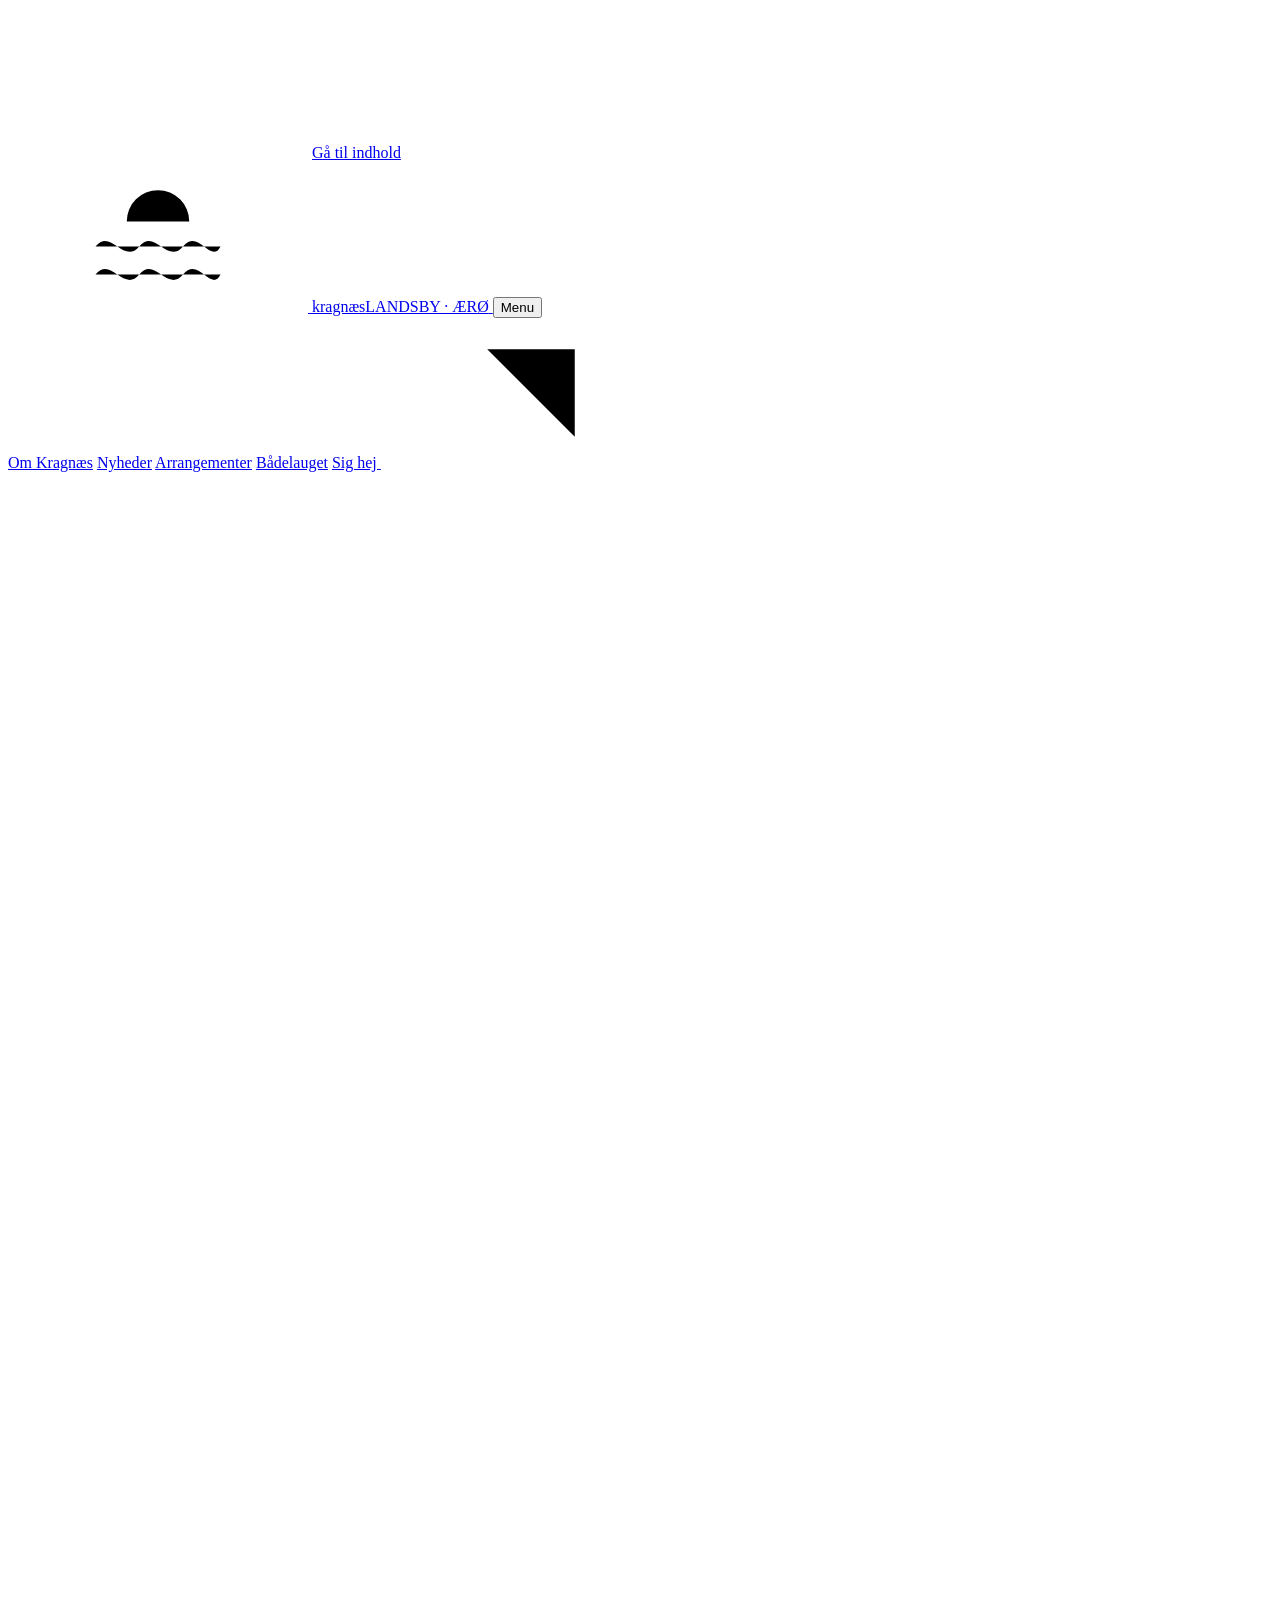
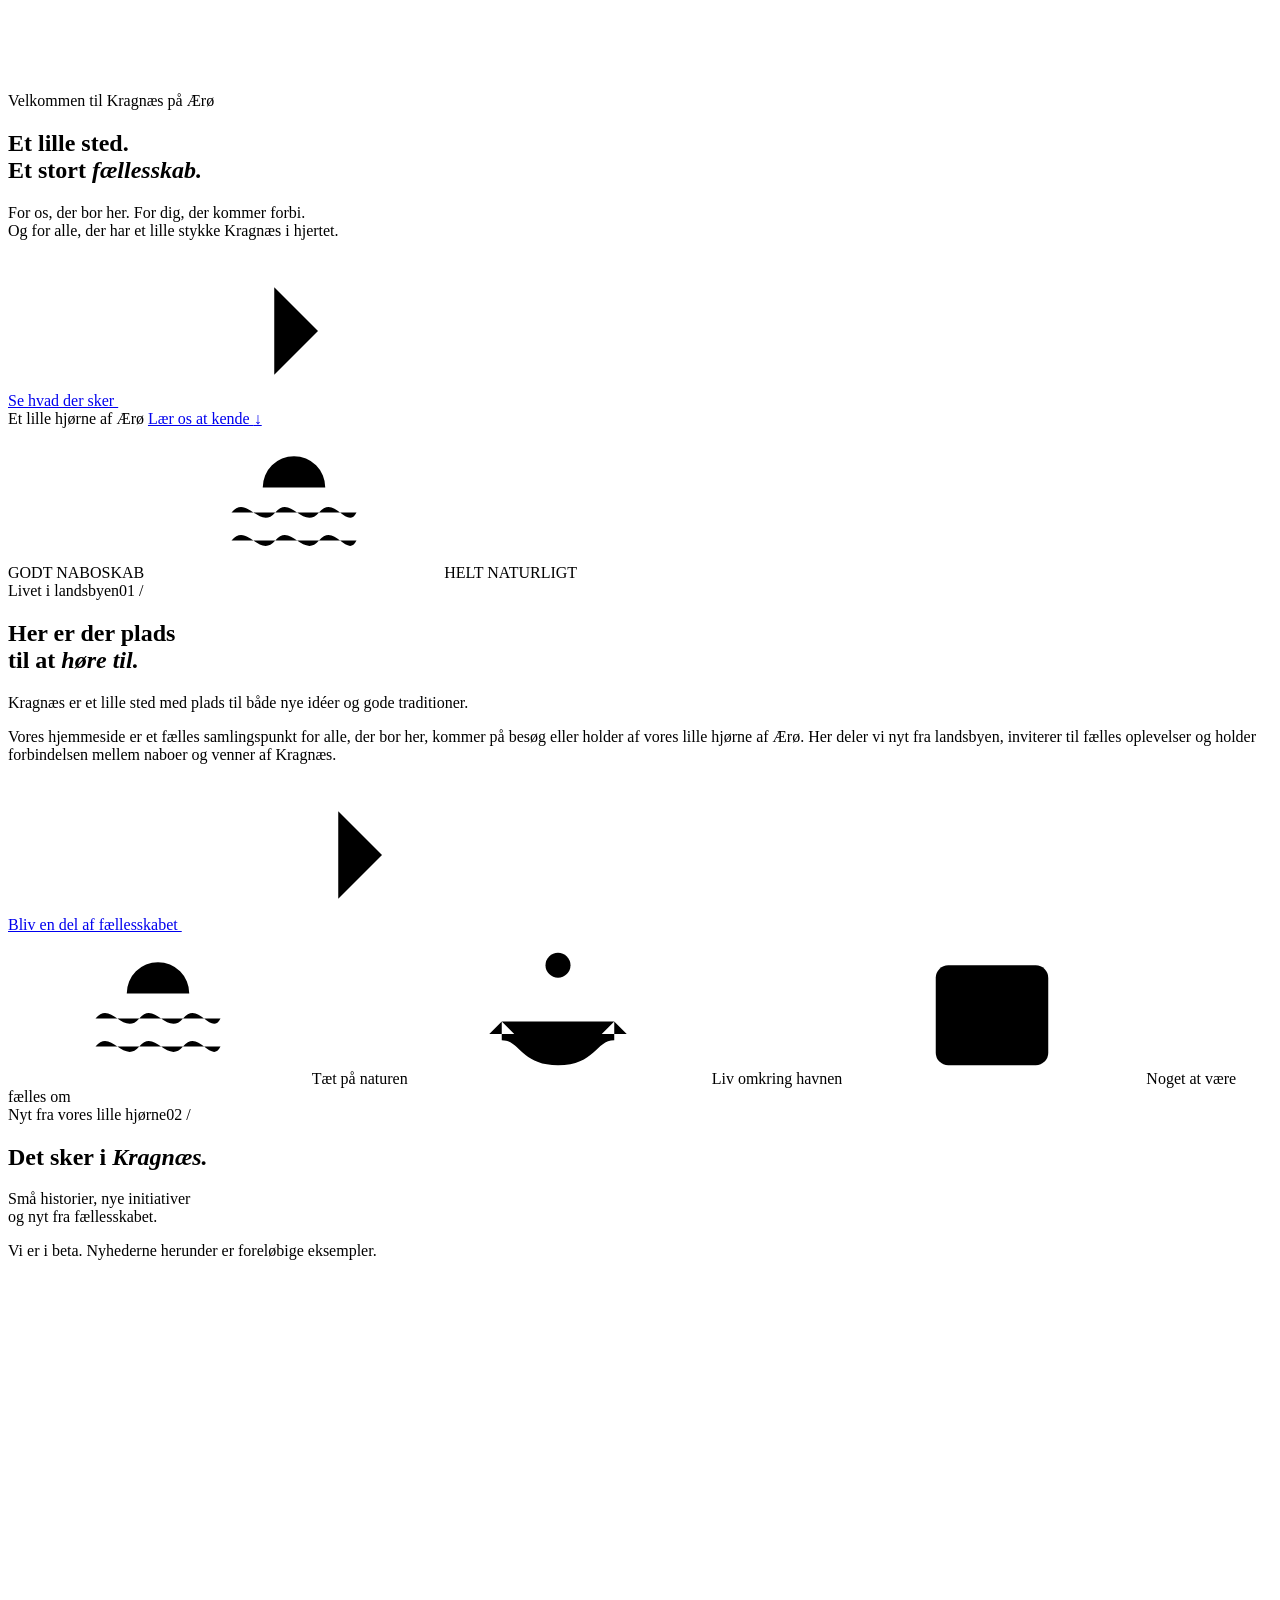
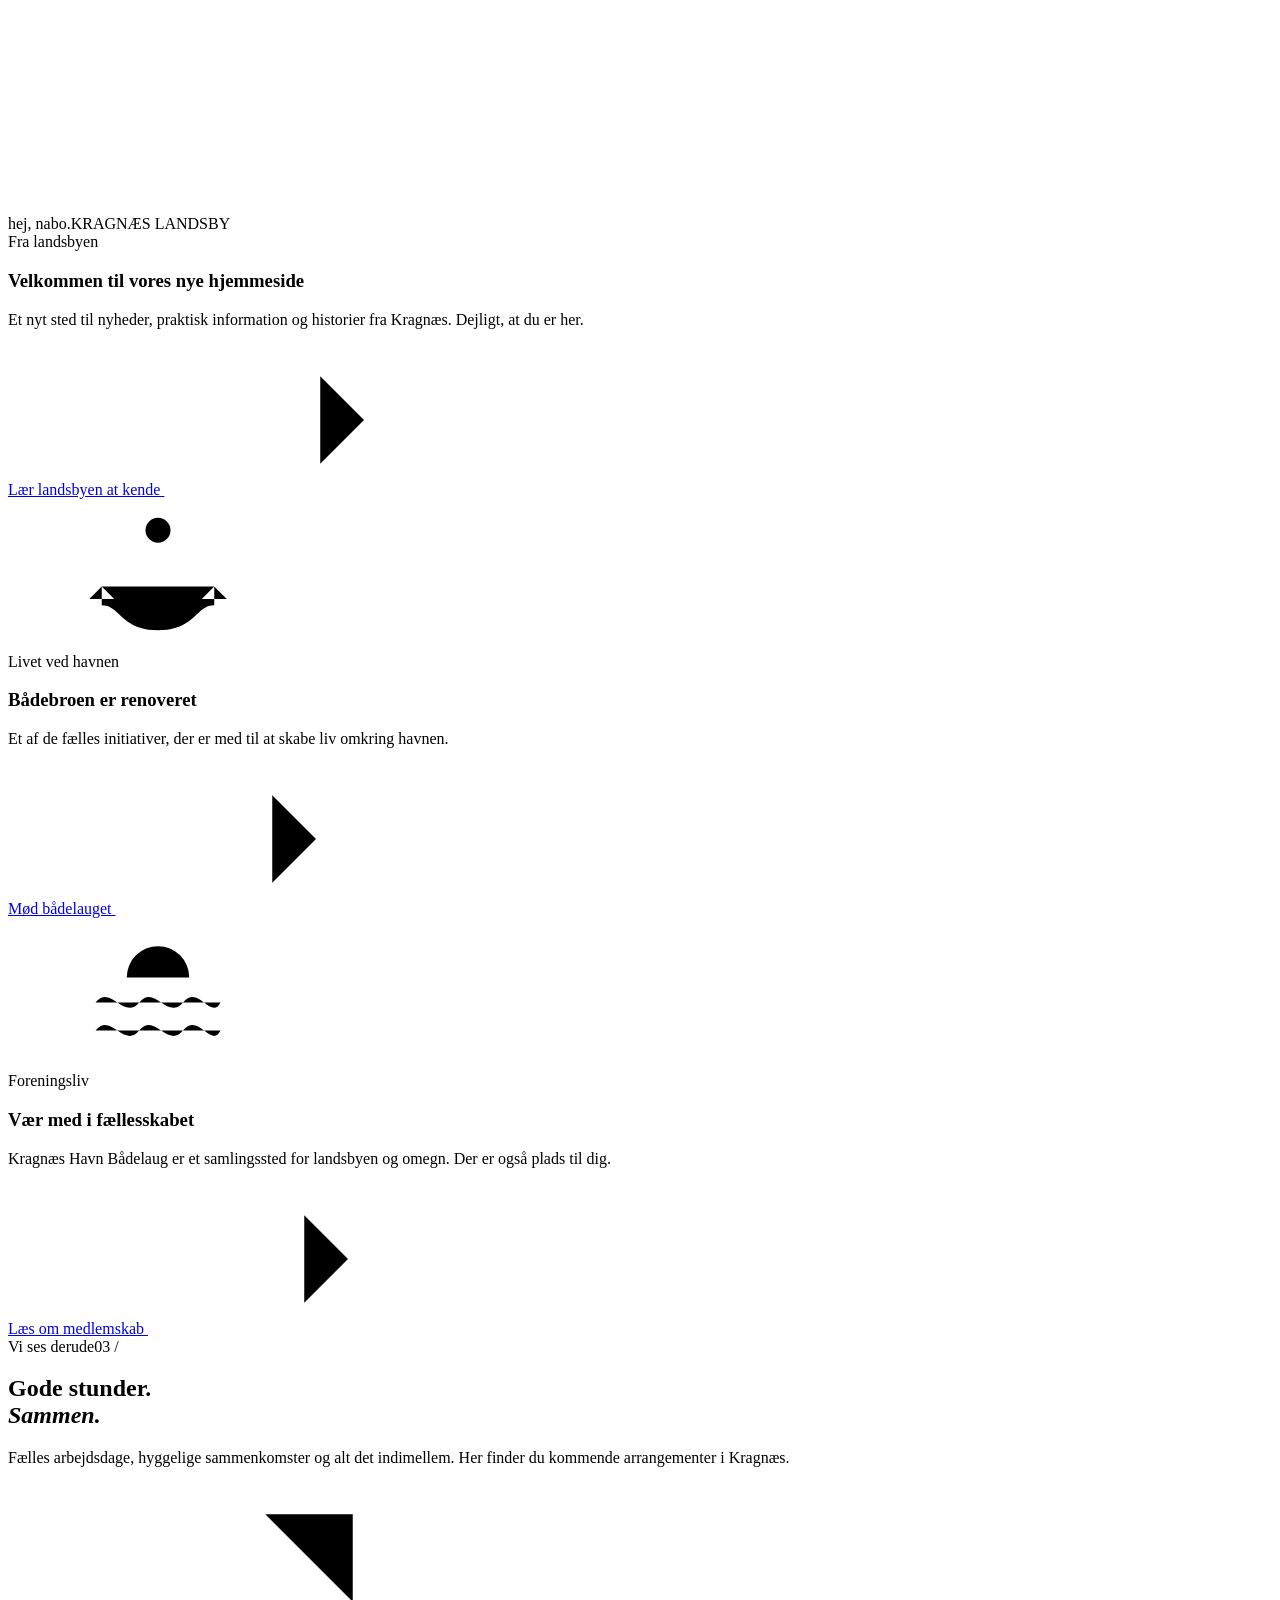
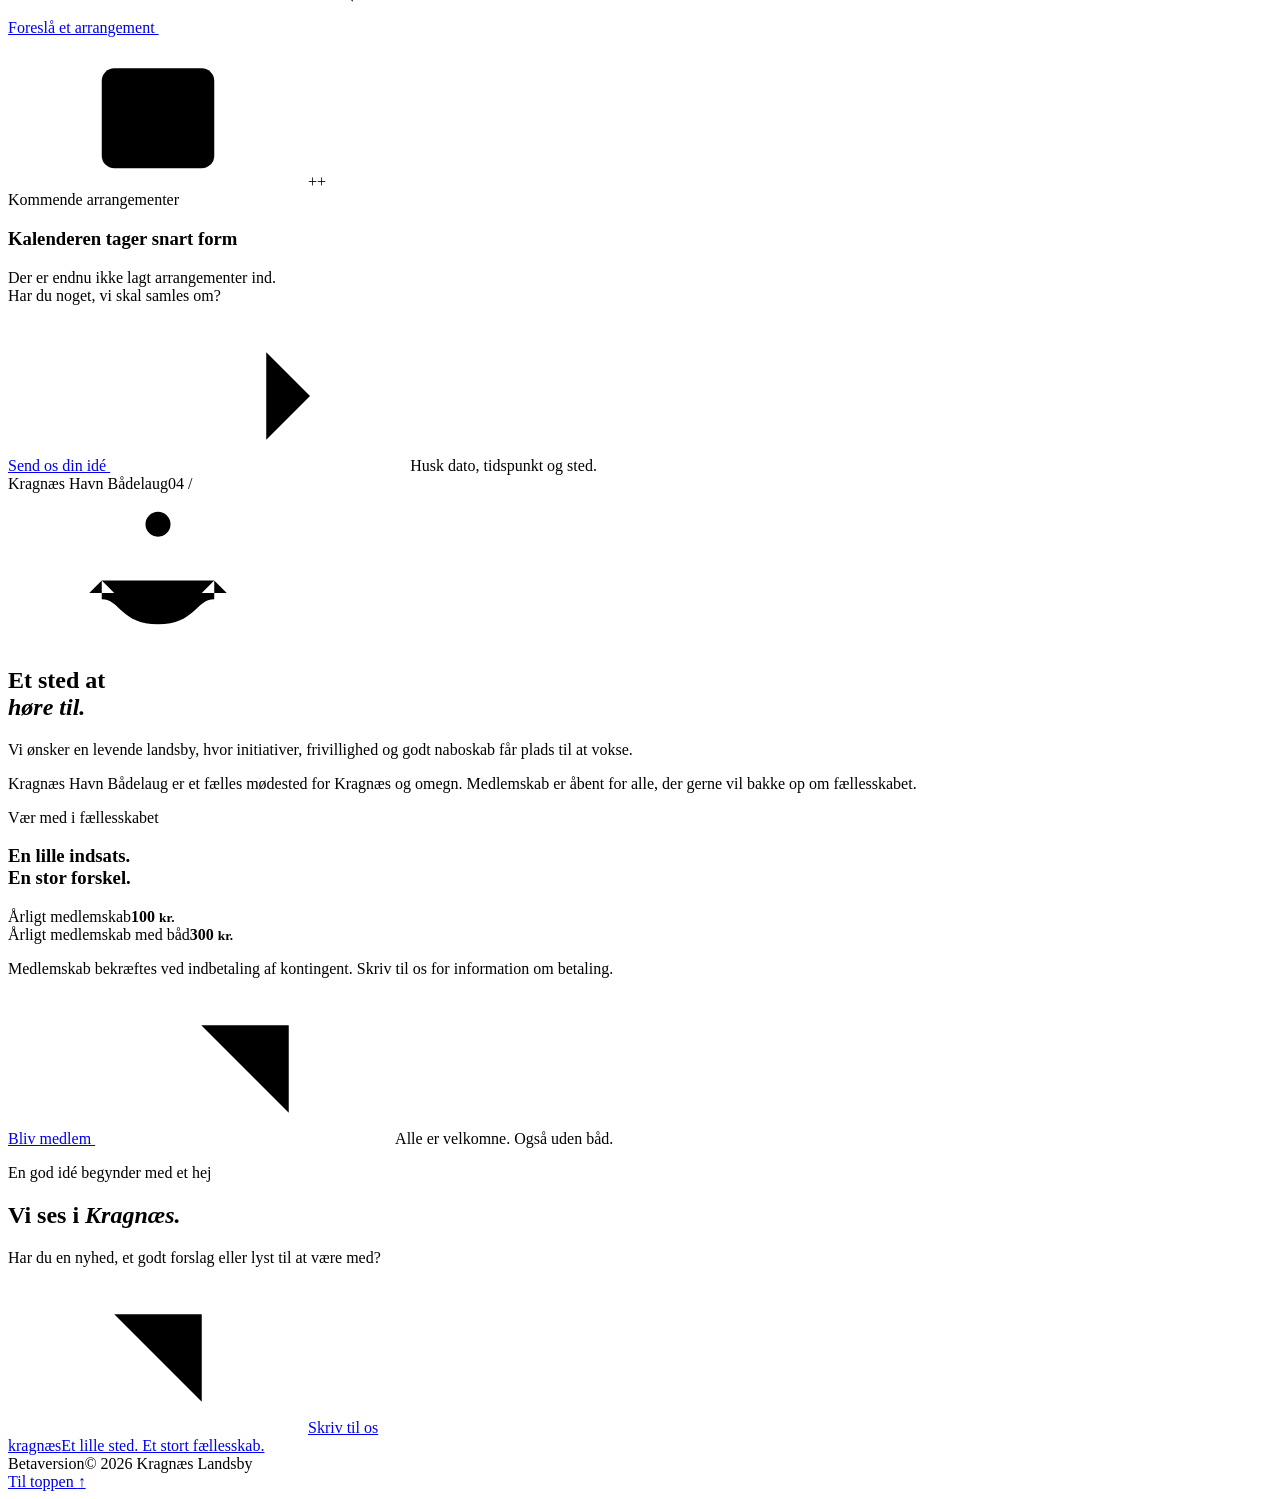
==== public/index.html @ 2a885b16 "Initial commit via Netlify [skip ci]" ====
<!doctype html>
<html lang="da">
<head>
  <meta charset="utf-8">
  <meta name="viewport" content="width=device-width, initial-scale=1">
  <meta name="theme-color" content="#244c43">
  <title>Kragnæs Landsby – Et lille sted. Et stort fællesskab.</title>
  <meta name="description" content="Et fælles samlingspunkt for Kragnæs på Ærø. Følg med i landsbyens nyheder, find arrangementer, og bliv en del af Kragnæs Havn Bådelaug.">
  <meta name="application-name" content="Kragnæs Landsby">
  <meta property="og:site_name" content="Kragnæs Landsby">
  <meta property="og:title" content="Kragnæs Landsby – Et lille sted. Et stort fællesskab.">
  <meta property="og:description" content="Et fælles samlingspunkt for Kragnæs på Ærø. Nyheder, fælles oplevelser og godt naboskab.">
  <meta property="og:type" content="website">
  <meta property="og:locale" content="da_DK">
  <link rel="icon" type="image/svg+xml" href="/favicon.svg">
  <link rel="preconnect" href="https://fonts.googleapis.com">
  <link rel="preconnect" href="https://fonts.gstatic.com" crossorigin>
  <link href="https://fonts.googleapis.com/css2?family=DM+Sans:wght@400;450;500;550;600;650;700&family=Manrope:wght@600;650;700;750&family=Newsreader:ital,wght@0,400;0,450;0,500;1,400;1,450&display=swap" rel="stylesheet">
  <link rel="stylesheet" href="/styles.css">
  <script src="/site.js" defer></script>
</head>
<body id="top">
  <svg xmlns="http://www.w3.org/2000/svg" class="icon-definitions" aria-hidden="true"><defs>
    <symbol id="icon-arrow" viewBox="0 0 24 24"><path d="M4 12h15M13 5l7 7-7 7"/></symbol>
    <symbol id="icon-north-east" viewBox="0 0 24 24"><path d="M5 19 19 5M5 5h14v14"/></symbol>
    <symbol id="icon-waves" viewBox="0 0 48 48"><path d="M4 27c5-6 9 6 14 0s9 6 14 0 9 6 12 0M4 36c5-6 9 6 14 0s9 6 14 0 9 6 12 0"/><path d="M14 19a10 10 0 0 1 20 0M24 2v4M7 9l3 3M41 9l-3 3"/></symbol>
    <symbol id="icon-calendar" viewBox="0 0 24 24"><rect x="3" y="5" width="18" height="16" rx="2"/><path d="M7 3v5M17 3v5M3 11h18M8 15h2M14 15h2"/></symbol>
    <symbol id="icon-anchor" viewBox="0 0 24 24"><circle cx="12" cy="5" r="2"/><path d="M12 7v14M8 10h8M3 14v3c3 0 3 4 9 4s6-4 9-4v-3M1 16l2-2 2 2M19 16l2-2 2 2"/></symbol>
    <symbol id="icon-mail" viewBox="0 0 24 24"><rect x="3" y="5" width="18" height="14" rx="2"/><path d="m3 6 9 7 9-7"/></symbol>
  </defs></svg>
  <a class="skip-link" href="#indhold">Gå til indhold</a>
  <header class="site-header">
    <div class="header-inner wrap">
      <a href="#top" class="brand" aria-label="Kragnæs Landsby – til toppen">
        <span class="brand-symbol"><svg class="icon" aria-hidden="true"><use href="#icon-waves"/></svg></span>
        <span class="brand-type">kragnæs<span>LANDSBY · ÆRØ</span></span>
      </a>
      <button class="menu-toggle" type="button" aria-controls="main-nav" aria-expanded="false"><span>Menu</span><span class="menu-lines" aria-hidden="true"></span></button>
      <nav id="main-nav" class="main-nav" aria-label="Hovedmenu">
        <a href="#om">Om Kragnæs</a>
        <a href="#nyheder">Nyheder</a>
        <a href="#kalender">Arrangementer</a>
        <a href="#forening">Bådelauget</a>
        <a href="#kontakt" class="nav-contact">Sig hej <svg class="icon" aria-hidden="true"><use href="#icon-north-east"/></svg></a>
      </nav>
    </div>
  </header>
  <main id="indhold">
    <section class="hero" aria-labelledby="hero-title">
      <img class="hero-image" src="/.netlify/images?url=/img/landscape.jpg&amp;w=1800&amp;fm=webp&amp;q=85" srcset="/.netlify/images?url=/img/landscape.jpg&amp;w=800&amp;fm=webp&amp;q=80 800w, /.netlify/images?url=/img/landscape.jpg&amp;w=1400&amp;fm=webp&amp;q=85 1400w, /.netlify/images?url=/img/landscape.jpg&amp;w=1800&amp;fm=webp&amp;q=85 1800w" sizes="100vw" width="1800" height="1200" alt="" fetchpriority="high">
      <div class="hero-shade"></div>
      <div class="hero-content wrap">
        <p class="eyebrow hero-eyebrow"><span class="small-line"></span> Velkommen til Kragnæs på Ærø</p>
        <h1 id="hero-title">Et lille sted.<br>Et stort <em>fællesskab.</em></h1>
        <p class="hero-description">For os, der bor her. For dig, der kommer forbi.<br class="desktop-break"> Og for alle, der har et lille stykke Kragnæs i hjertet.</p>
        <a class="button button-sand" href="#kalender">Se hvad der sker <svg class="icon" aria-hidden="true"><use href="#icon-arrow"/></svg></a>
      </div>
      <div class="hero-bottom wrap">
        <span class="hero-location"><span class="location-dot"></span> Et lille hjørne af Ærø</span>
        <a href="#om" class="hero-scroll">Lær os at kende <span aria-hidden="true">↓</span></a>
      </div>
      <div class="hero-seal" aria-hidden="true"><span>GODT NABOSKAB</span><svg class="icon"><use href="#icon-waves"/></svg><span>HELT NATURLIGT</span></div>
    </section>

    <section class="intro-section wrap section-space" id="om" aria-labelledby="intro-title">
      <div class="section-label"><span class="eyebrow">Livet i landsbyen</span><span class="section-number">01 /</span></div>
      <div class="intro-grid">
        <h2 id="intro-title">Her er der plads<br>til at <em>høre til.</em></h2>
        <div class="intro-copy"><p class="lead">Kragnæs er et lille sted med plads til både nye idéer og gode traditioner.</p><p>Vores hjemmeside er et fælles samlingspunkt for alle, der bor her, kommer på besøg eller holder af vores lille hjørne af Ærø. Her deler vi nyt fra landsbyen, inviterer til fælles oplevelser og holder forbindelsen mellem naboer og venner af Kragnæs.</p><a class="text-link" href="#forening">Bliv en del af fællesskabet <svg class="icon" aria-hidden="true"><use href="#icon-arrow"/></svg></a></div>
      </div>
      <div class="village-notes"><span><svg class="icon" aria-hidden="true"><use href="#icon-waves"/></svg> Tæt på naturen</span><span><svg class="icon" aria-hidden="true"><use href="#icon-anchor"/></svg> Liv omkring havnen</span><span><svg class="icon" aria-hidden="true"><use href="#icon-calendar"/></svg> Noget at være fælles om</span></div>
    </section>

    <section class="news-section section-space" id="nyheder" aria-labelledby="news-title">
      <div class="wrap">
        <div class="section-label"><span class="eyebrow">Nyt fra vores lille hjørne</span><span class="section-number">02 /</span></div>
        <div class="section-heading"><h2 id="news-title">Det sker i <em>Kragnæs.</em></h2><p>Små historier, nye initiativer<br>og nyt fra fællesskabet.</p></div>
        <div class="beta-notice"><span class="status-dot"></span><p>Vi er i beta. Nyhederne herunder er foreløbige eksempler.</p></div>
        <div class="news-grid">
          <article class="featured-story">
            <div class="featured-art" aria-hidden="true"><svg class="art-waves" viewBox="0 0 520 220" fill="none"><circle cx="390" cy="58" r="52"/><path d="M-30 120c55-40 80 40 135 0s80 40 135 0 80 40 135 0 80 40 155 0M-30 151c55-40 80 40 135 0s80 40 135 0 80 40 135 0 80 40 155 0M-30 182c55-40 80 40 135 0s80 40 135 0 80 40 135 0 80 40 155 0"/></svg><span class="art-wordmark">hej, nabo.</span><span class="art-caption">KRAGNÆS LANDSBY</span></div>
            <div class="featured-body"><span class="category">Fra landsbyen</span><h3>Velkommen til vores nye hjemmeside</h3><p>Et nyt sted til nyheder, praktisk information og historier fra Kragnæs. Dejligt, at du er her.</p><a class="text-link" href="#om">Lær landsbyen at kende <svg class="icon" aria-hidden="true"><use href="#icon-arrow"/></svg></a></div>
          </article>
          <div class="story-list">
            <article class="small-story"><div class="story-icon"><svg class="icon" aria-hidden="true"><use href="#icon-anchor"/></svg></div><div><span class="category">Livet ved havnen</span><h3>Bådebroen er renoveret</h3><p>Et af de fælles initiativer, der er med til at skabe liv omkring havnen.</p><a class="text-link" href="#forening">Mød bådelauget <svg class="icon" aria-hidden="true"><use href="#icon-arrow"/></svg></a></div></article>
            <article class="small-story"><div class="story-icon story-icon-warm"><svg class="icon" aria-hidden="true"><use href="#icon-waves"/></svg></div><div><span class="category">Foreningsliv</span><h3>Vær med i fællesskabet</h3><p>Kragnæs Havn Bådelaug er et samlingssted for landsbyen og omegn. Der er også plads til dig.</p><a class="text-link" href="#medlemskab">Læs om medlemskab <svg class="icon" aria-hidden="true"><use href="#icon-arrow"/></svg></a></div></article>
          </div>
        </div>
      </div>
    </section>

    <section class="calendar-section section-space" id="kalender" aria-labelledby="calendar-title">
      <div class="wrap">
        <div class="section-label"><span class="eyebrow">Vi ses derude</span><span class="section-number">03 /</span></div>
        <div class="calendar-grid"><div class="calendar-intro"><h2 id="calendar-title">Gode stunder.<br><em>Sammen.</em></h2><p>Fælles arbejdsdage, hyggelige sammenkomster og alt det indimellem. Her finder du kommende arrangementer i Kragnæs.</p><a class="text-link" href="mailto:madskyrsting@mac.com?subject=Arrangement%20til%20Kragn%C3%A6s%20Landsby&amp;body=Dato%3A%0ATidspunkt%3A%0ASted%3A%0ABeskrivelse%3A">Foreslå et arrangement <svg class="icon" aria-hidden="true"><use href="#icon-north-east"/></svg></a></div>
          <div class="calendar-empty"><div class="calendar-illustration" aria-hidden="true"><svg class="icon"><use href="#icon-calendar"/></svg><span class="calendar-spark spark-one">+</span><span class="calendar-spark spark-two">+</span></div><span class="category">Kommende arrangementer</span><h3>Kalenderen tager snart form</h3><p>Der er endnu ikke lagt arrangementer ind.<br>Har du noget, vi skal samles om?</p><a class="button button-green" href="mailto:madskyrsting@mac.com?subject=Arrangement%20til%20Kragn%C3%A6s%20Landsby&amp;body=Dato%3A%0ATidspunkt%3A%0ASted%3A%0ABeskrivelse%3A">Send os din idé <svg class="icon" aria-hidden="true"><use href="#icon-arrow"/></svg></a><span class="calendar-hint">Husk dato, tidspunkt og sted.</span></div>
        </div>
      </div>
    </section>

    <section class="association-section section-space" id="forening" aria-labelledby="association-title">
      <div class="wrap">
        <div class="section-label"><span class="eyebrow">Kragnæs Havn Bådelaug</span><span class="section-number">04 /</span></div>
        <div class="association-grid"><div class="association-copy"><div class="anchor-badge" aria-hidden="true"><svg class="icon"><use href="#icon-anchor"/></svg></div><h2 id="association-title">Et sted at<br><em>høre til.</em></h2><p>Vi ønsker en levende landsby, hvor initiativer, frivillighed og godt naboskab får plads til at vokse.</p><p>Kragnæs Havn Bådelaug er et fælles mødested for Kragnæs og omegn. Medlemskab er åbent for alle, der gerne vil bakke op om fællesskabet.</p></div>
          <div class="membership" id="medlemskab"><span class="eyebrow">Vær med i fællesskabet</span><h3>En lille indsats.<br>En stor forskel.</h3><div class="membership-price"><span>Årligt medlemskab</span><strong>100 <small>kr.</small></strong></div><div class="membership-price"><span>Årligt medlemskab med båd</span><strong>300 <small>kr.</small></strong></div><p class="membership-note">Medlemskab bekræftes ved indbetaling af kontingent. Skriv til os for information om betaling.</p><a class="button button-sand" href="mailto:madskyrsting@mac.com?subject=Medlemskab%20Kragn%C3%A6s%20Havn%20B%C3%A5delaug">Bliv medlem <svg class="icon" aria-hidden="true"><use href="#icon-north-east"/></svg></a><span class="membership-welcome">Alle er velkomne. Også uden båd.</span></div>
        </div>
      </div>
    </section>
  </main>

  <footer class="site-footer" id="kontakt">
    <div class="wrap">
      <div class="footer-top"><div><p class="eyebrow">En god idé begynder med et hej</p><h2>Vi ses i <em>Kragnæs.</em></h2><p>Har du en nyhed, et godt forslag eller lyst til at være med?</p></div><a class="contact-circle" href="mailto:madskyrsting@mac.com"><svg class="icon" aria-hidden="true"><use href="#icon-north-east"/></svg><span>Skriv til os</span></a></div>
      <div class="footer-bottom"><a class="footer-brand" href="#top">kragnæs<span>Et lille sted. Et stort fællesskab.</span></a><div class="footer-meta"><span class="beta-label"><span class="status-dot"></span> Betaversion</span><span>© <span id="year">2026</span> Kragnæs Landsby</span></div><a class="back-top" href="#top">Til toppen <span aria-hidden="true">↑</span></a></div>
    </div>
  </footer>
</body>
</html>
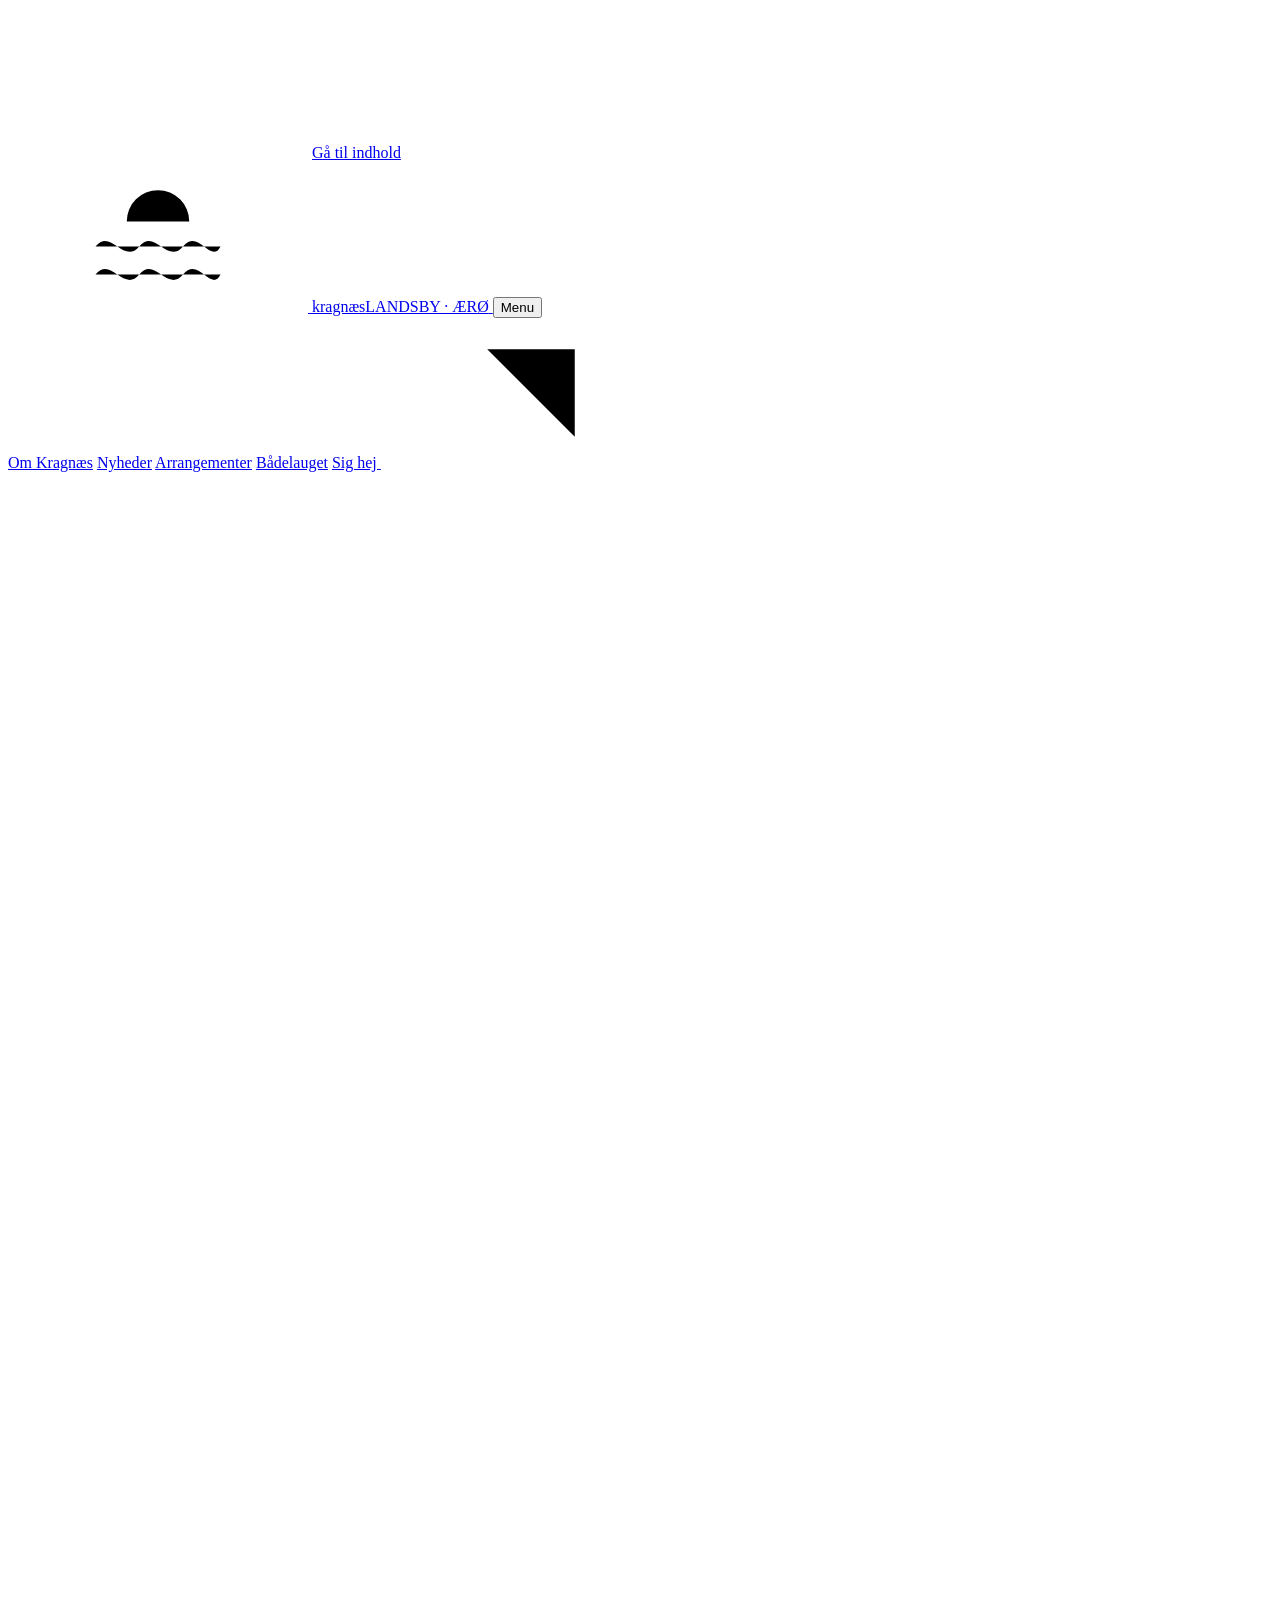
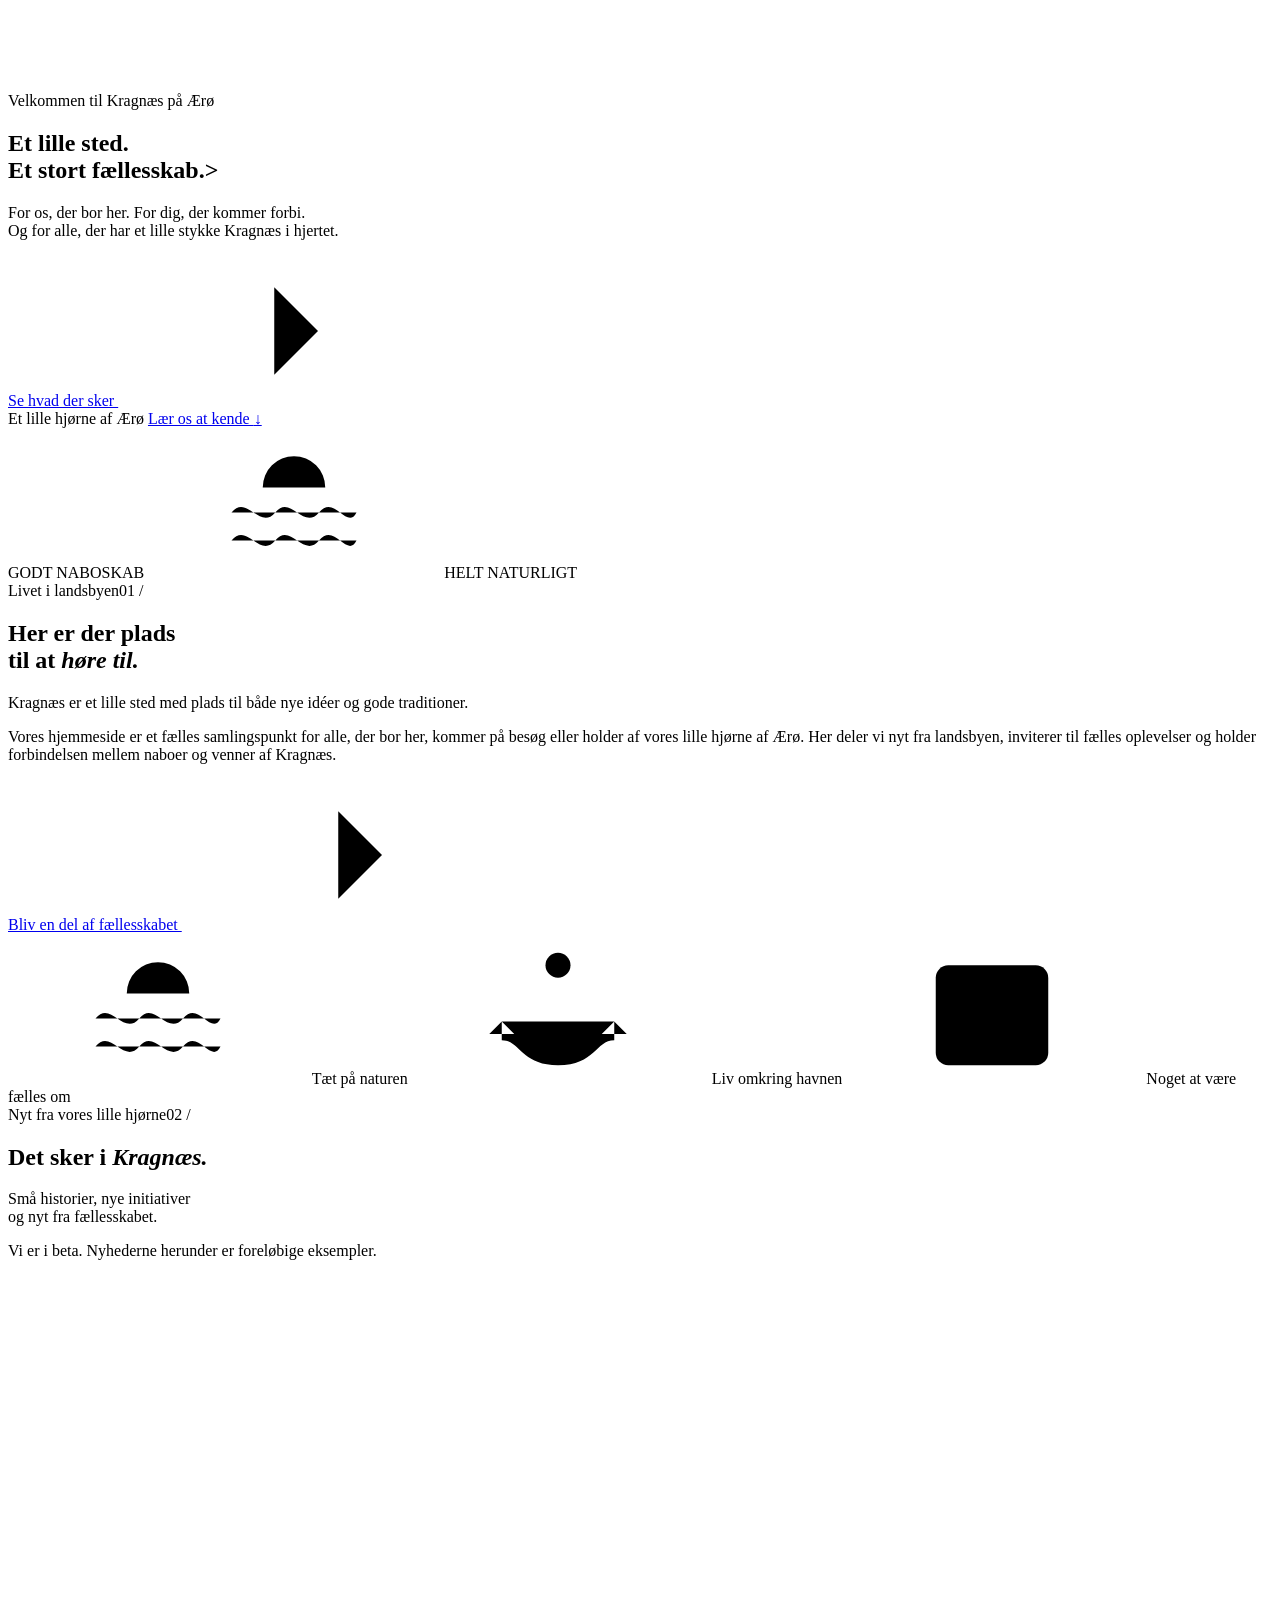
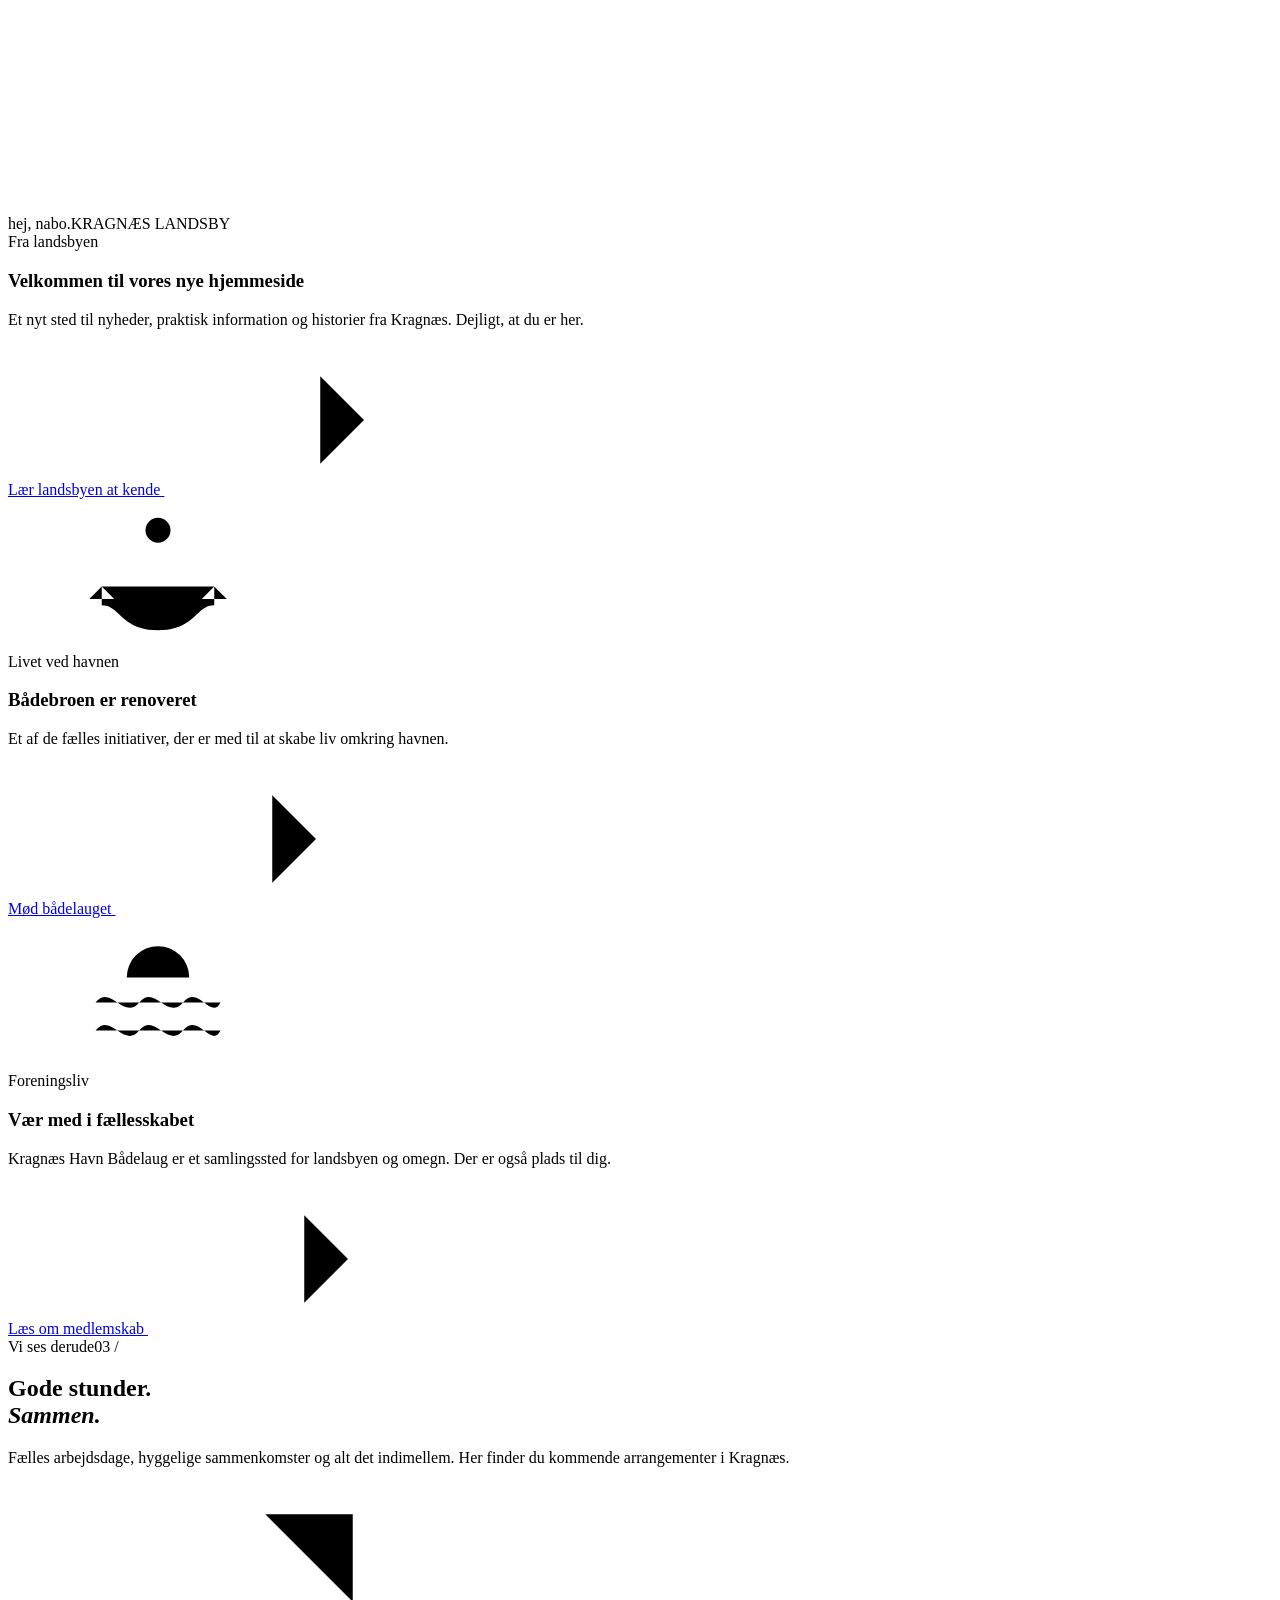
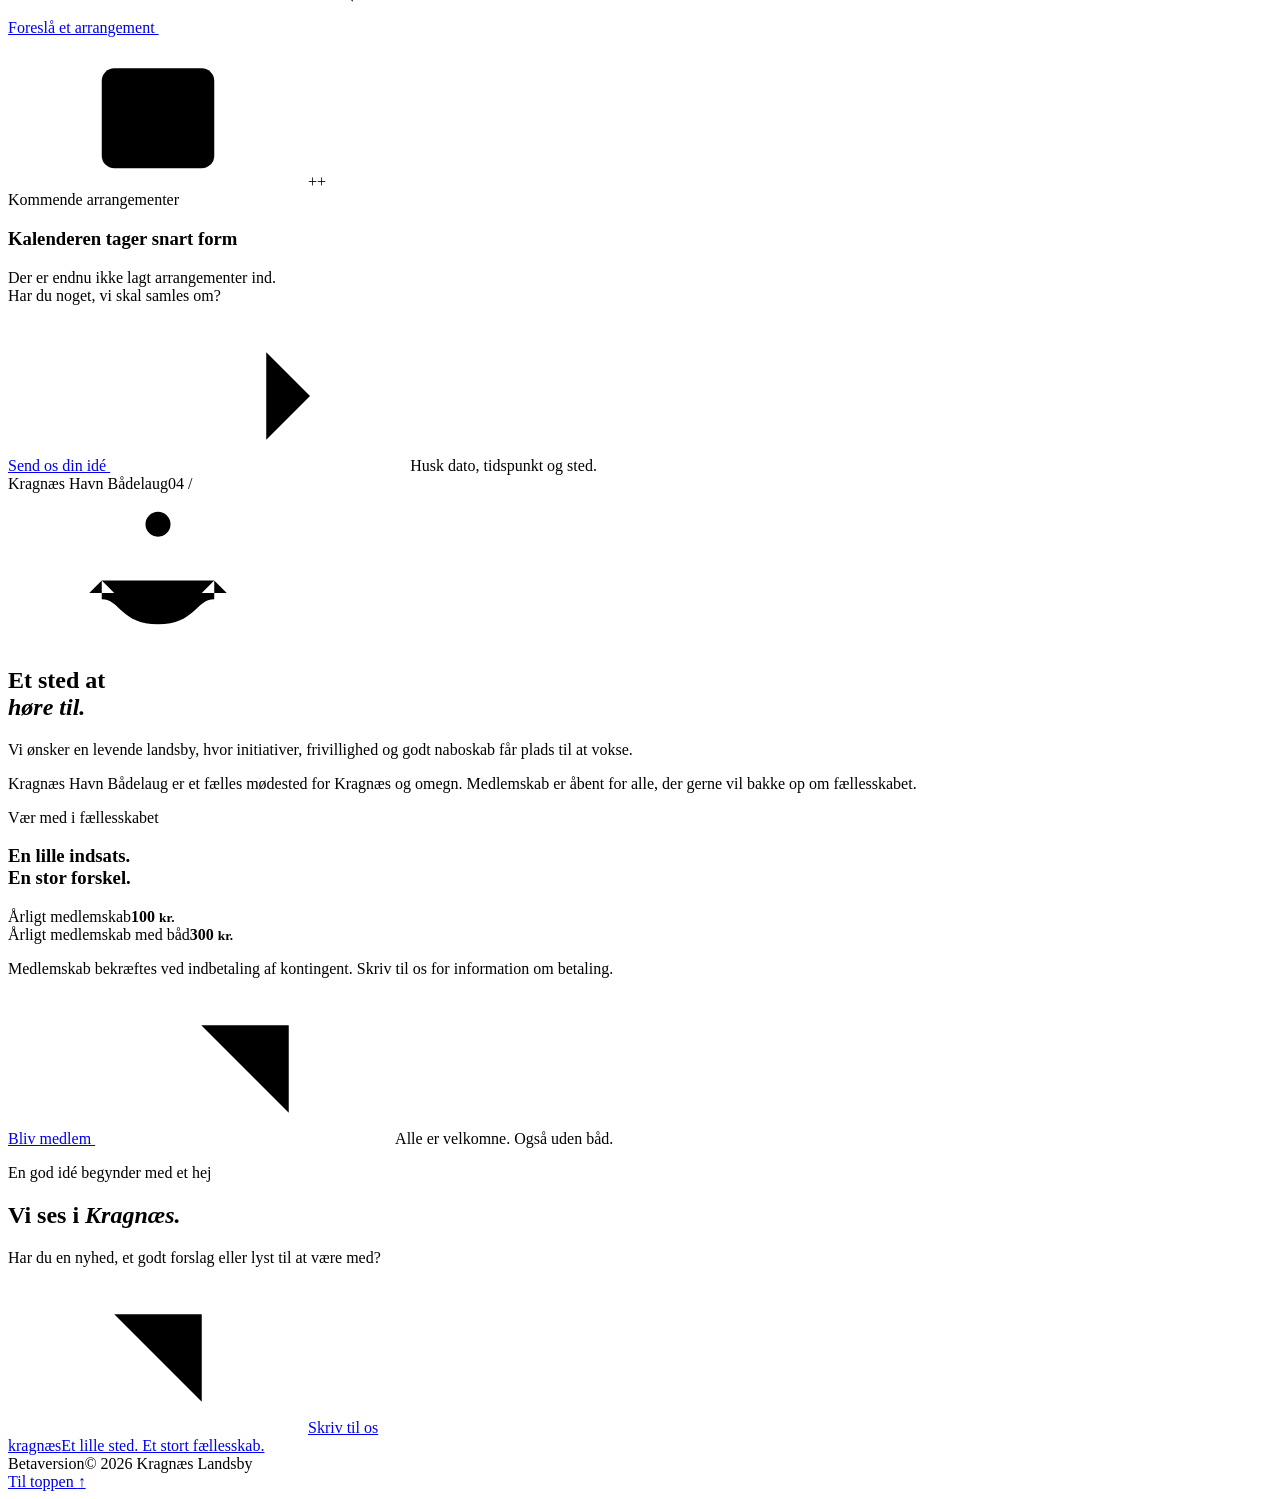
==== commit e698f04f: "Update index.html" ====
--- a/public/index.html
+++ b/public/index.html
@@ -51,7 +51,7 @@
       <div class="hero-shade"></div>
       <div class="hero-content wrap">
         <p class="eyebrow hero-eyebrow"><span class="small-line"></span> Velkommen til Kragnæs på Ærø</p>
-        <h1 id="hero-title">Et lille sted.<br>Et stort <em>fællesskab.</em></h1>
+        <h1 id="hero-title">Et lille sted.<br>Et stort fællesskab.></h1>
         <p class="hero-description">For os, der bor her. For dig, der kommer forbi.<br class="desktop-break"> Og for alle, der har et lille stykke Kragnæs i hjertet.</p>
         <a class="button button-sand" href="#kalender">Se hvad der sker <svg class="icon" aria-hidden="true"><use href="#icon-arrow"/></svg></a>
       </div>
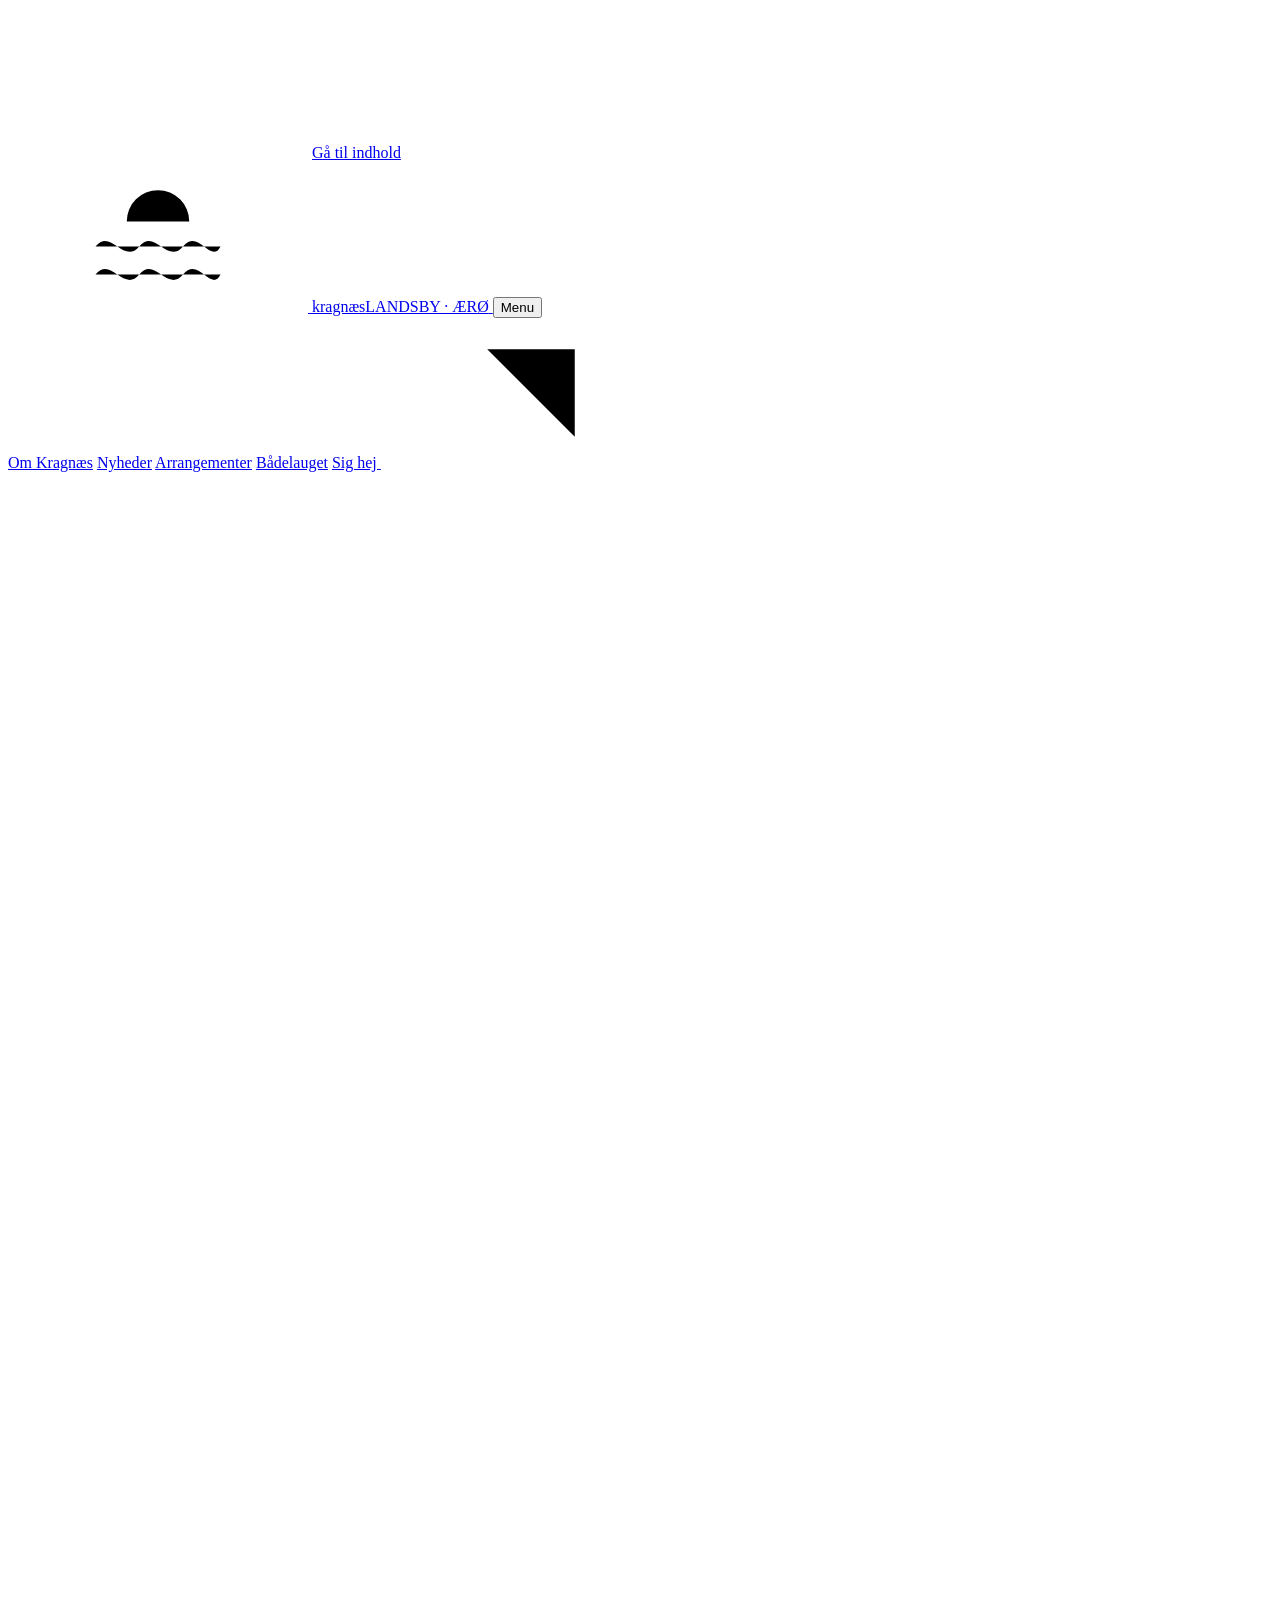
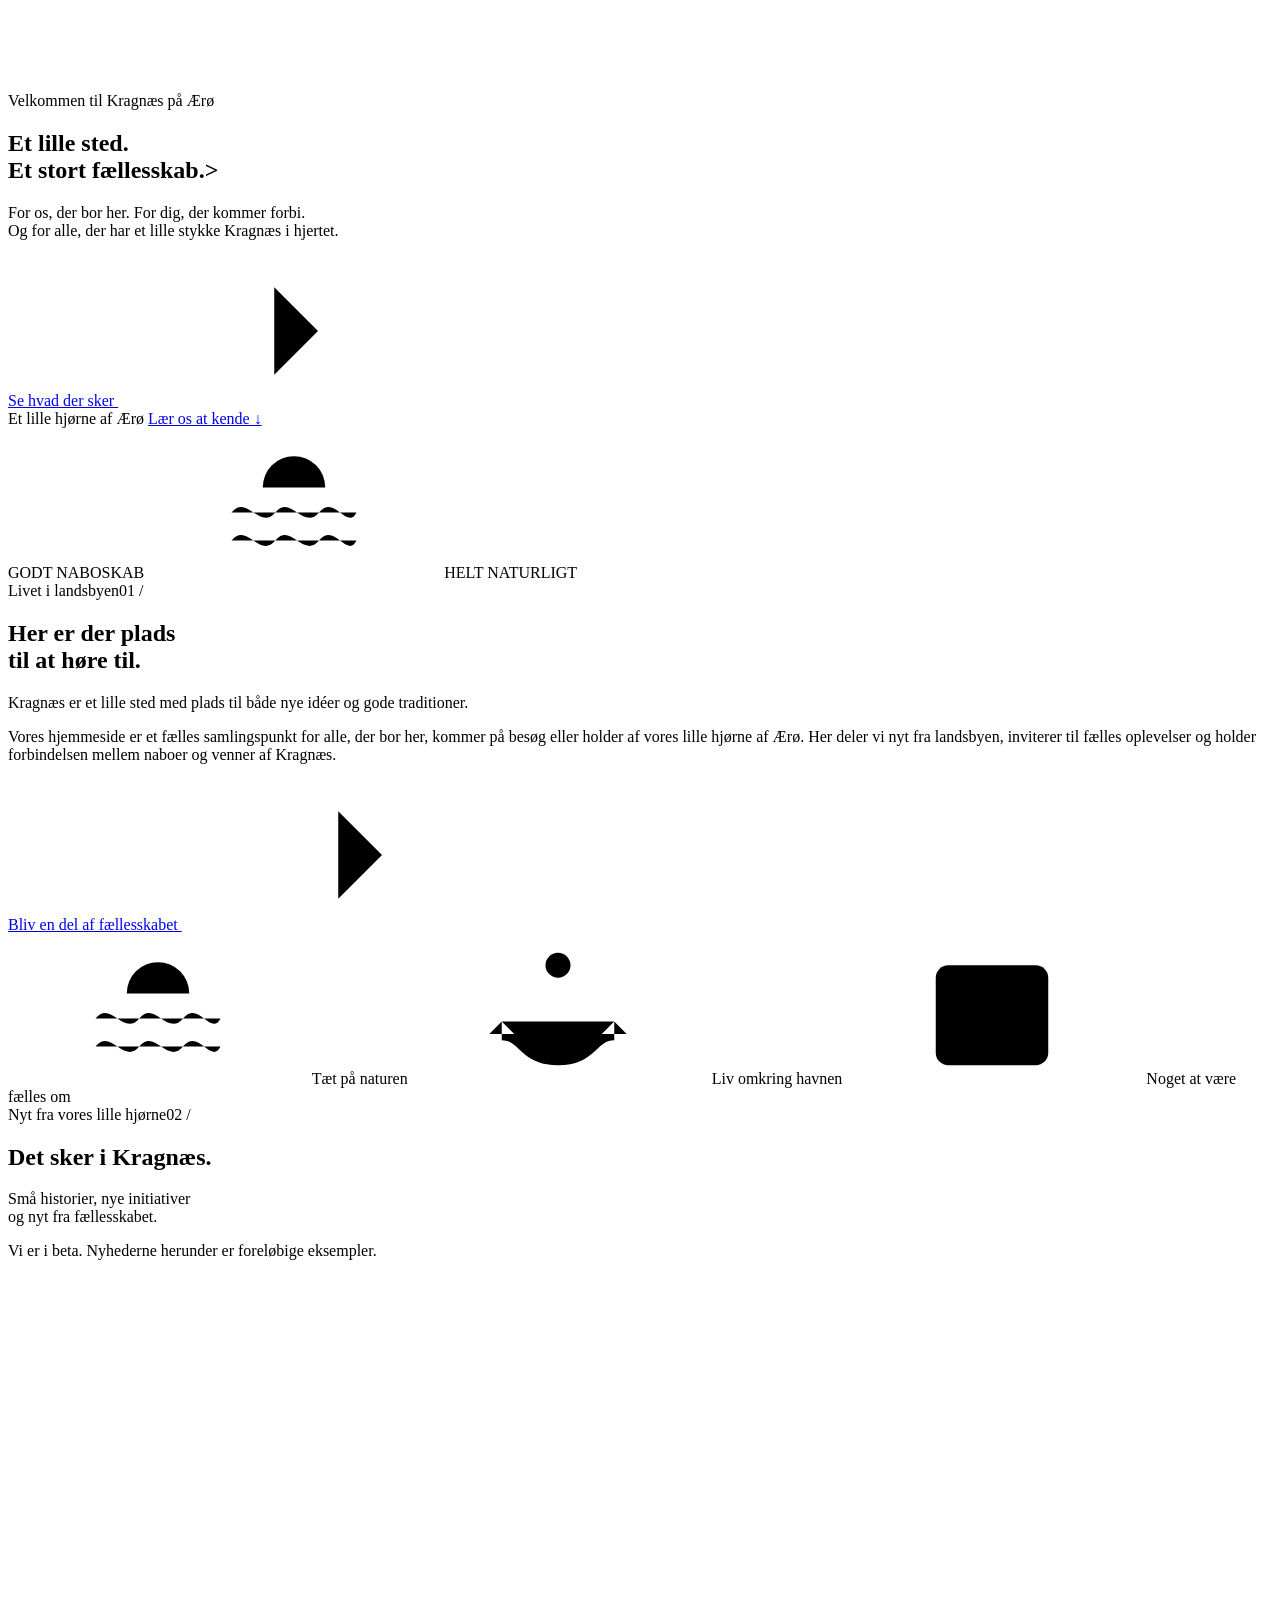
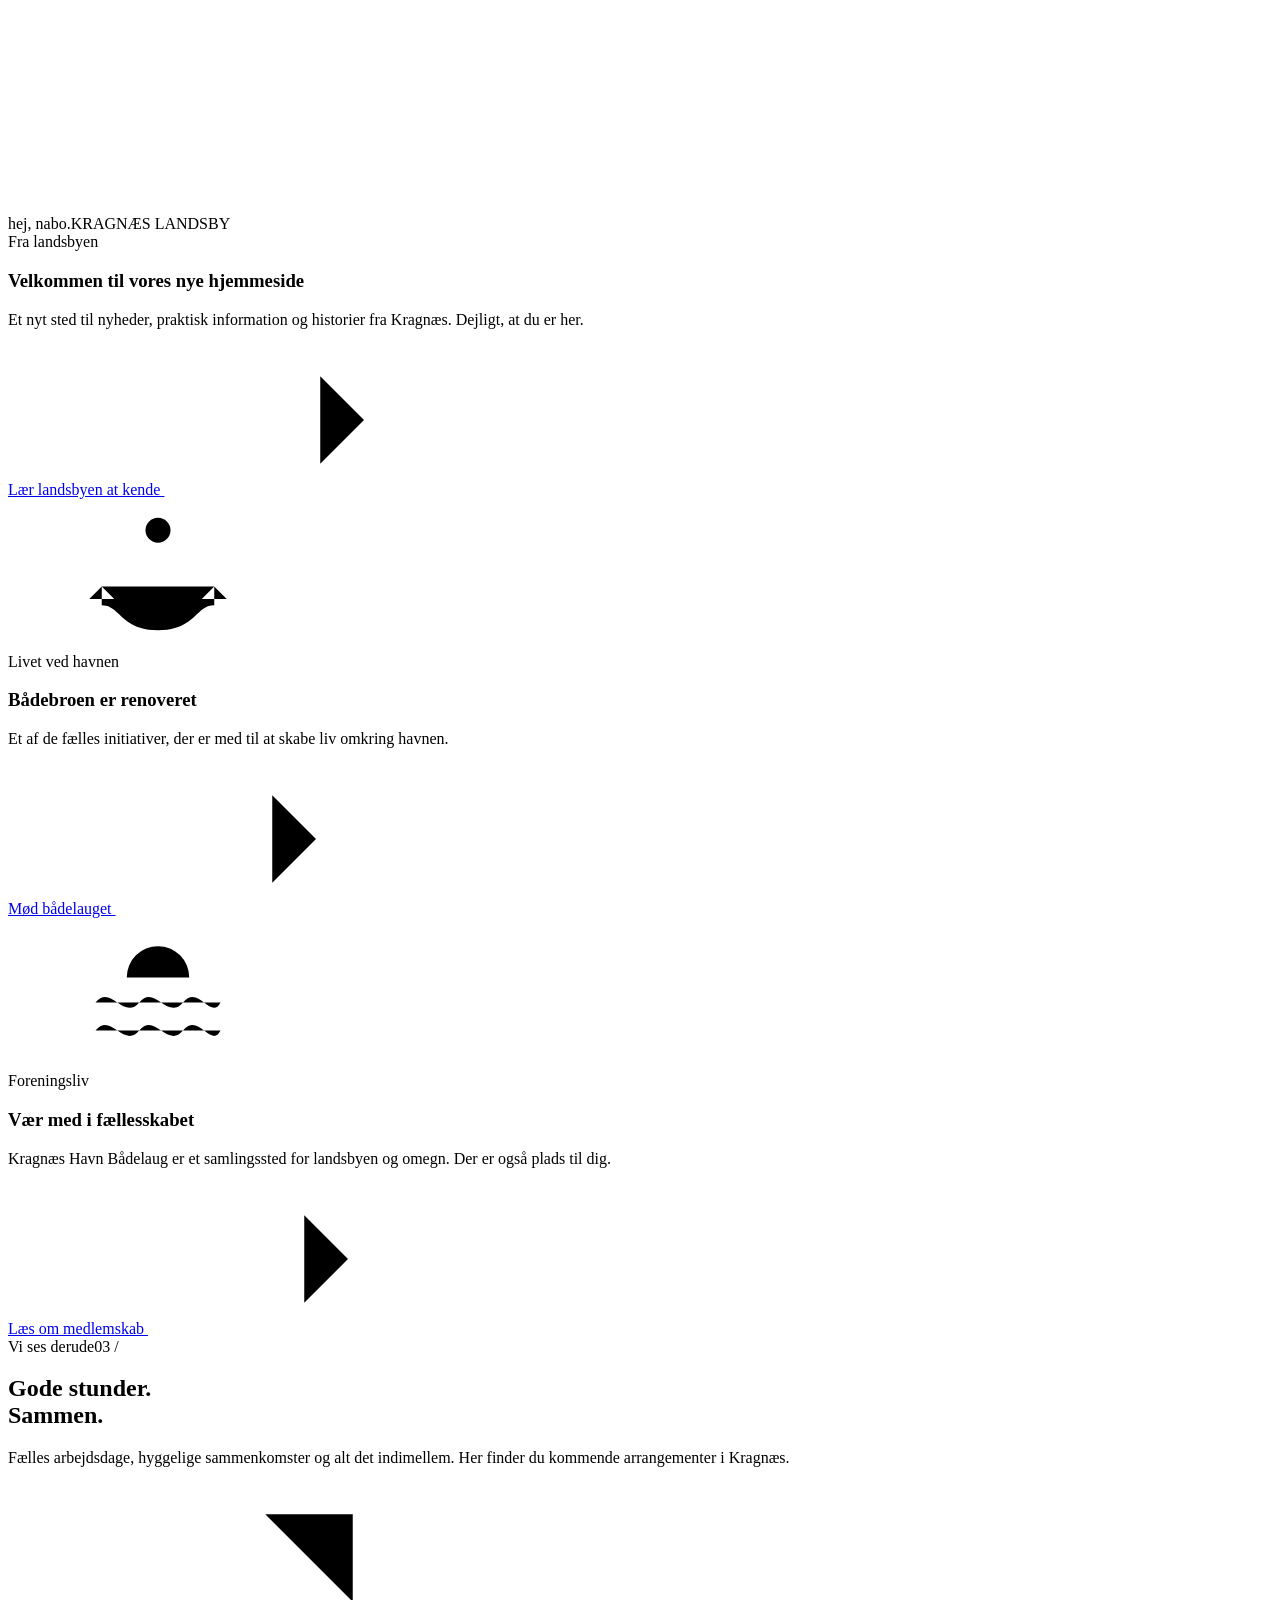
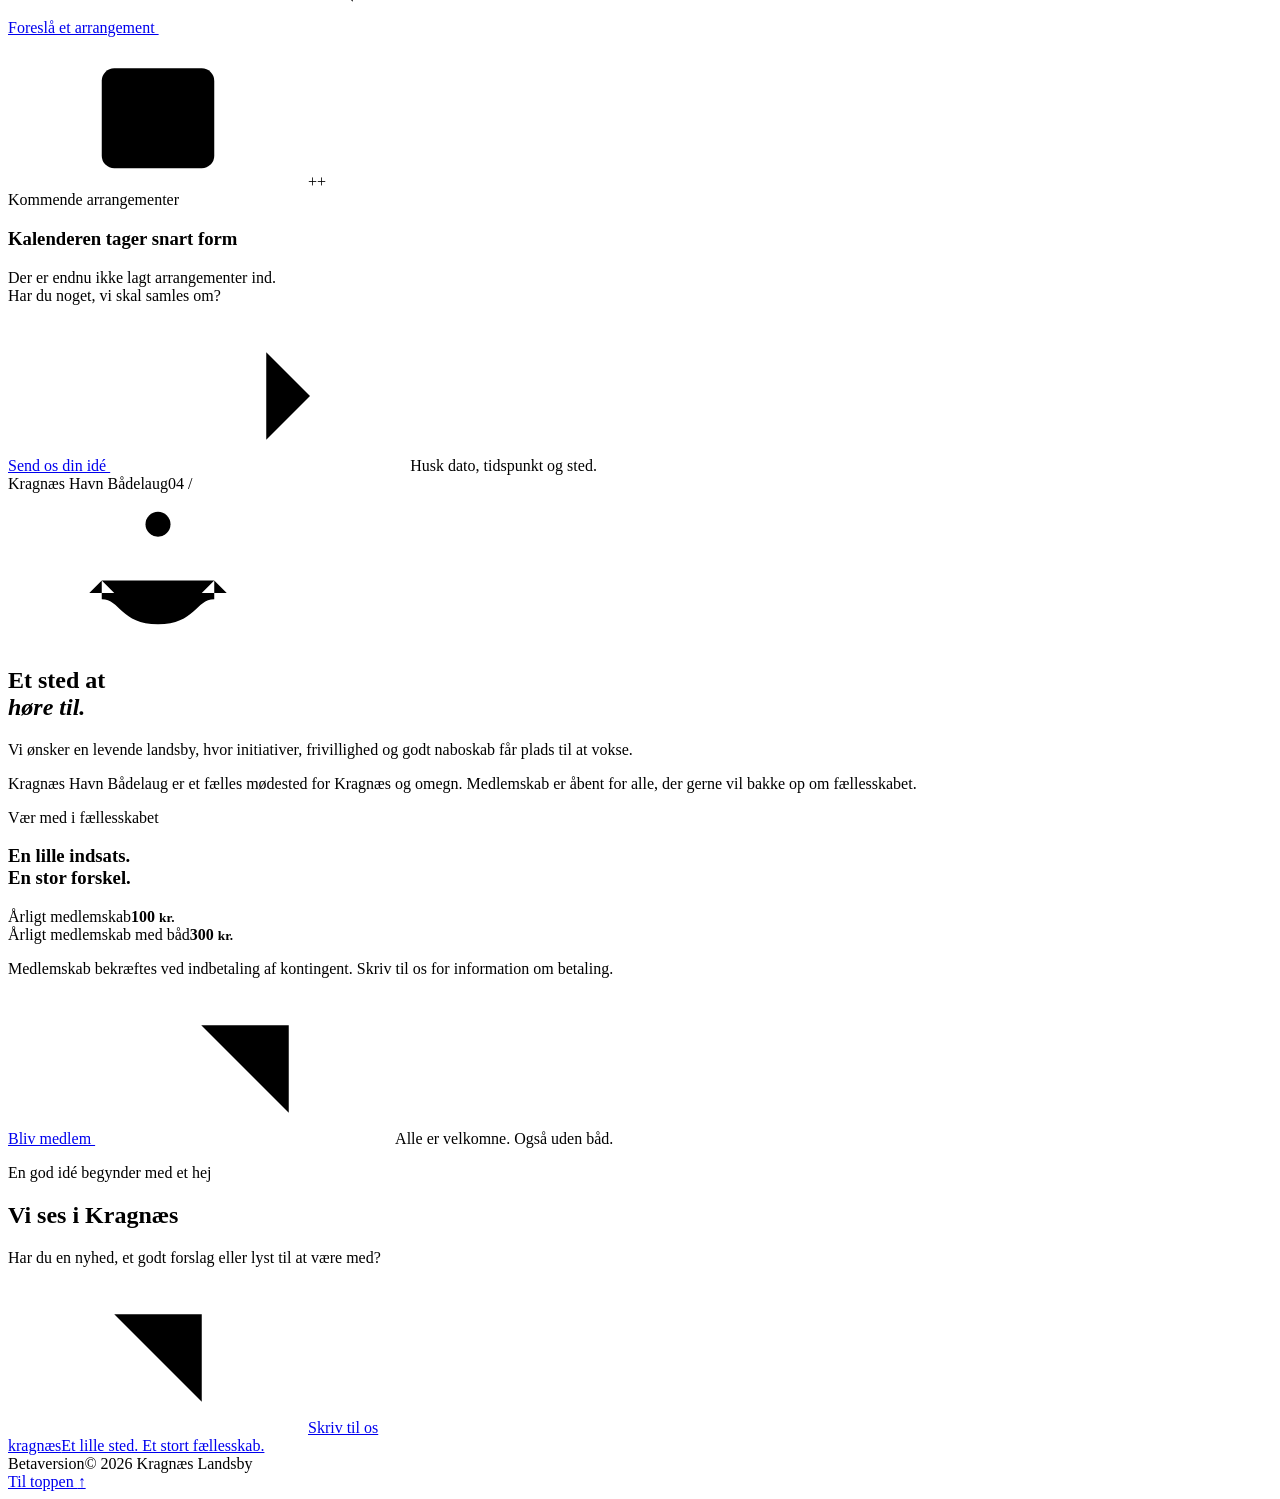
==== commit 5e7d9394: "Update index.html" ====
--- a/public/index.html
+++ b/public/index.html
@@ -65,7 +65,7 @@
     <section class="intro-section wrap section-space" id="om" aria-labelledby="intro-title">
       <div class="section-label"><span class="eyebrow">Livet i landsbyen</span><span class="section-number">01 /</span></div>
       <div class="intro-grid">
-        <h2 id="intro-title">Her er der plads<br>til at <em>høre til.</em></h2>
+        <h2 id="intro-title">Her er der plads<br>til at høre til.</h2>
         <div class="intro-copy"><p class="lead">Kragnæs er et lille sted med plads til både nye idéer og gode traditioner.</p><p>Vores hjemmeside er et fælles samlingspunkt for alle, der bor her, kommer på besøg eller holder af vores lille hjørne af Ærø. Her deler vi nyt fra landsbyen, inviterer til fælles oplevelser og holder forbindelsen mellem naboer og venner af Kragnæs.</p><a class="text-link" href="#forening">Bliv en del af fællesskabet <svg class="icon" aria-hidden="true"><use href="#icon-arrow"/></svg></a></div>
       </div>
       <div class="village-notes"><span><svg class="icon" aria-hidden="true"><use href="#icon-waves"/></svg> Tæt på naturen</span><span><svg class="icon" aria-hidden="true"><use href="#icon-anchor"/></svg> Liv omkring havnen</span><span><svg class="icon" aria-hidden="true"><use href="#icon-calendar"/></svg> Noget at være fælles om</span></div>
@@ -74,7 +74,7 @@
     <section class="news-section section-space" id="nyheder" aria-labelledby="news-title">
       <div class="wrap">
         <div class="section-label"><span class="eyebrow">Nyt fra vores lille hjørne</span><span class="section-number">02 /</span></div>
-        <div class="section-heading"><h2 id="news-title">Det sker i <em>Kragnæs.</em></h2><p>Små historier, nye initiativer<br>og nyt fra fællesskabet.</p></div>
+        <div class="section-heading"><h2 id="news-title">Det sker i Kragnæs.</h2><p>Små historier, nye initiativer<br>og nyt fra fællesskabet.</p></div>
         <div class="beta-notice"><span class="status-dot"></span><p>Vi er i beta. Nyhederne herunder er foreløbige eksempler.</p></div>
         <div class="news-grid">
           <article class="featured-story">
@@ -92,7 +92,7 @@
     <section class="calendar-section section-space" id="kalender" aria-labelledby="calendar-title">
       <div class="wrap">
         <div class="section-label"><span class="eyebrow">Vi ses derude</span><span class="section-number">03 /</span></div>
-        <div class="calendar-grid"><div class="calendar-intro"><h2 id="calendar-title">Gode stunder.<br><em>Sammen.</em></h2><p>Fælles arbejdsdage, hyggelige sammenkomster og alt det indimellem. Her finder du kommende arrangementer i Kragnæs.</p><a class="text-link" href="mailto:madskyrsting@mac.com?subject=Arrangement%20til%20Kragn%C3%A6s%20Landsby&amp;body=Dato%3A%0ATidspunkt%3A%0ASted%3A%0ABeskrivelse%3A">Foreslå et arrangement <svg class="icon" aria-hidden="true"><use href="#icon-north-east"/></svg></a></div>
+        <div class="calendar-grid"><div class="calendar-intro"><h2 id="calendar-title">Gode stunder.<br>Sammen.</h2><p>Fælles arbejdsdage, hyggelige sammenkomster og alt det indimellem. Her finder du kommende arrangementer i Kragnæs.</p><a class="text-link" href="mailto:madskyrsting@mac.com?subject=Arrangement%20til%20Kragn%C3%A6s%20Landsby&amp;body=Dato%3A%0ATidspunkt%3A%0ASted%3A%0ABeskrivelse%3A">Foreslå et arrangement <svg class="icon" aria-hidden="true"><use href="#icon-north-east"/></svg></a></div>
           <div class="calendar-empty"><div class="calendar-illustration" aria-hidden="true"><svg class="icon"><use href="#icon-calendar"/></svg><span class="calendar-spark spark-one">+</span><span class="calendar-spark spark-two">+</span></div><span class="category">Kommende arrangementer</span><h3>Kalenderen tager snart form</h3><p>Der er endnu ikke lagt arrangementer ind.<br>Har du noget, vi skal samles om?</p><a class="button button-green" href="mailto:madskyrsting@mac.com?subject=Arrangement%20til%20Kragn%C3%A6s%20Landsby&amp;body=Dato%3A%0ATidspunkt%3A%0ASted%3A%0ABeskrivelse%3A">Send os din idé <svg class="icon" aria-hidden="true"><use href="#icon-arrow"/></svg></a><span class="calendar-hint">Husk dato, tidspunkt og sted.</span></div>
         </div>
       </div>
@@ -110,7 +110,7 @@
 
   <footer class="site-footer" id="kontakt">
     <div class="wrap">
-      <div class="footer-top"><div><p class="eyebrow">En god idé begynder med et hej</p><h2>Vi ses i <em>Kragnæs.</em></h2><p>Har du en nyhed, et godt forslag eller lyst til at være med?</p></div><a class="contact-circle" href="mailto:madskyrsting@mac.com"><svg class="icon" aria-hidden="true"><use href="#icon-north-east"/></svg><span>Skriv til os</span></a></div>
+      <div class="footer-top"><div><p class="eyebrow">En god idé begynder med et hej</p><h2>Vi ses i Kragnæs</h2><p>Har du en nyhed, et godt forslag eller lyst til at være med?</p></div><a class="contact-circle" href="mailto:madskyrsting@mac.com"><svg class="icon" aria-hidden="true"><use href="#icon-north-east"/></svg><span>Skriv til os</span></a></div>
       <div class="footer-bottom"><a class="footer-brand" href="#top">kragnæs<span>Et lille sted. Et stort fællesskab.</span></a><div class="footer-meta"><span class="beta-label"><span class="status-dot"></span> Betaversion</span><span>© <span id="year">2026</span> Kragnæs Landsby</span></div><a class="back-top" href="#top">Til toppen <span aria-hidden="true">↑</span></a></div>
     </div>
   </footer>
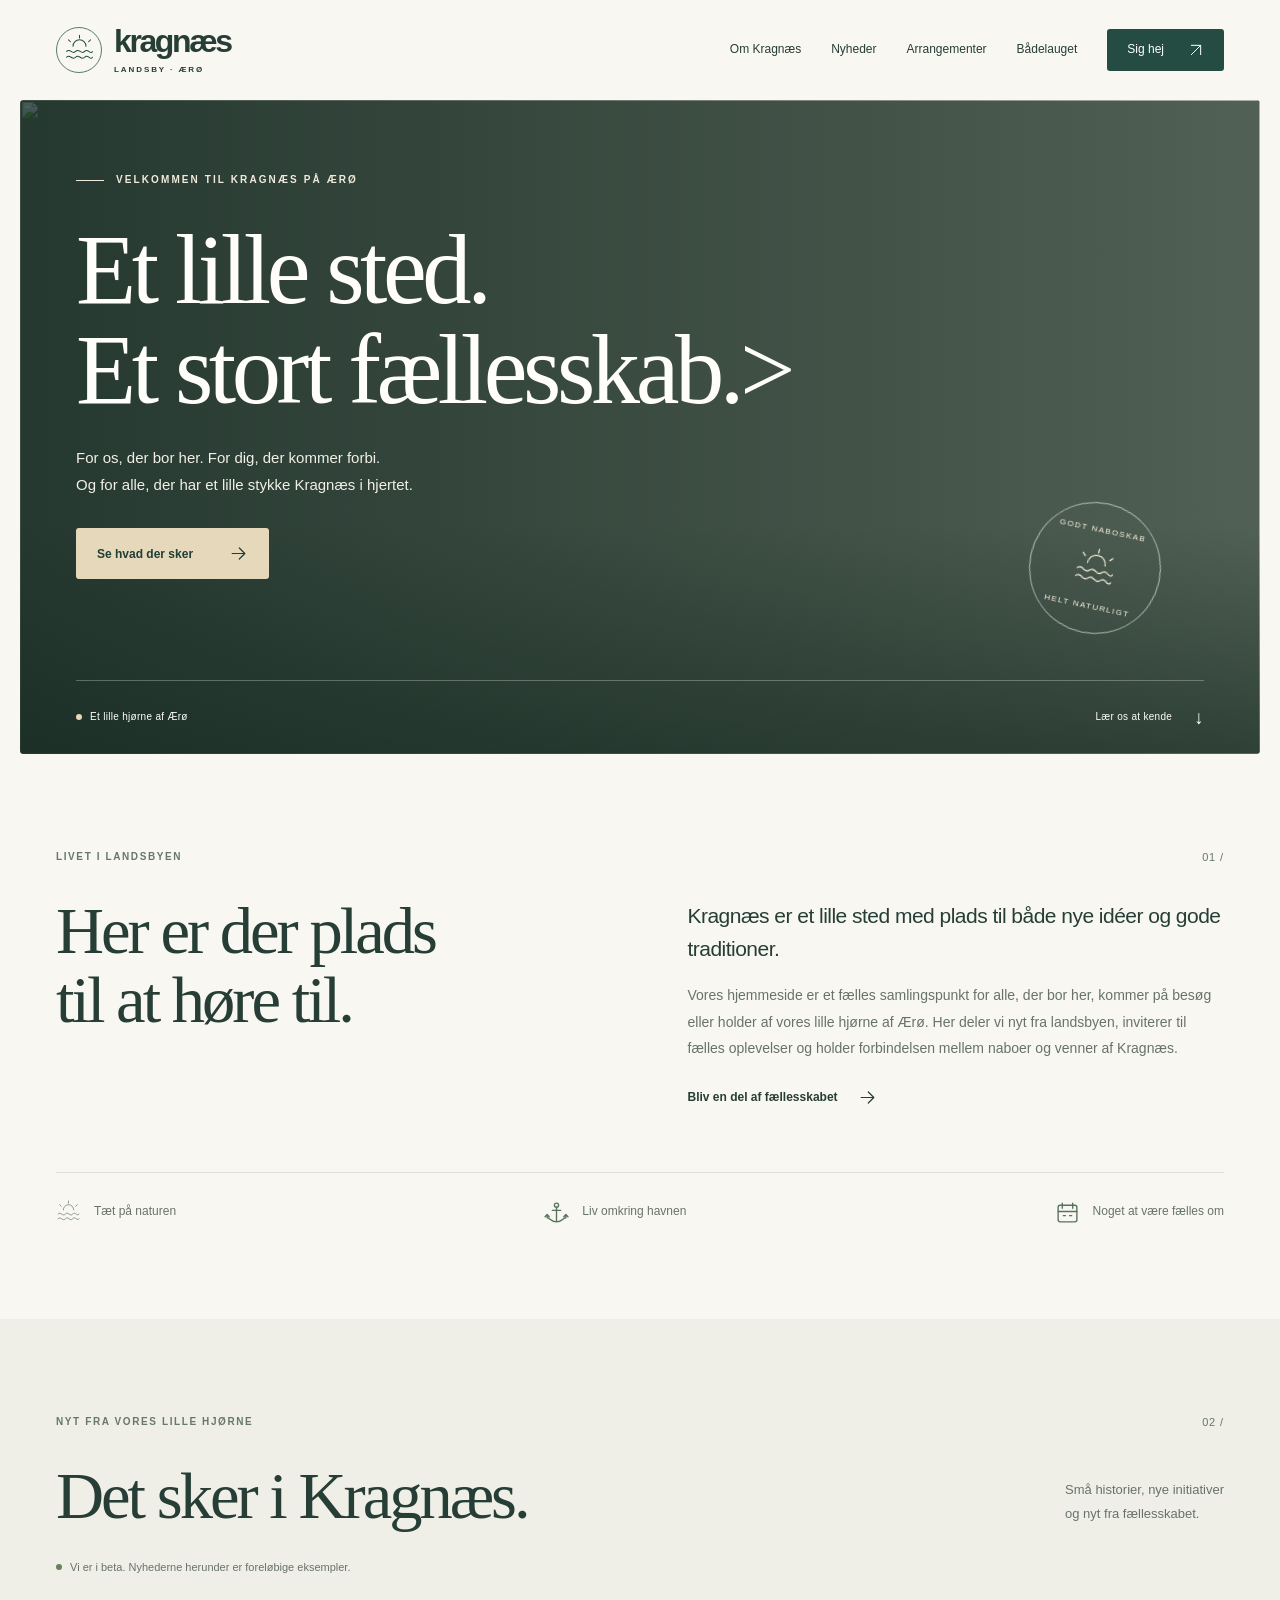
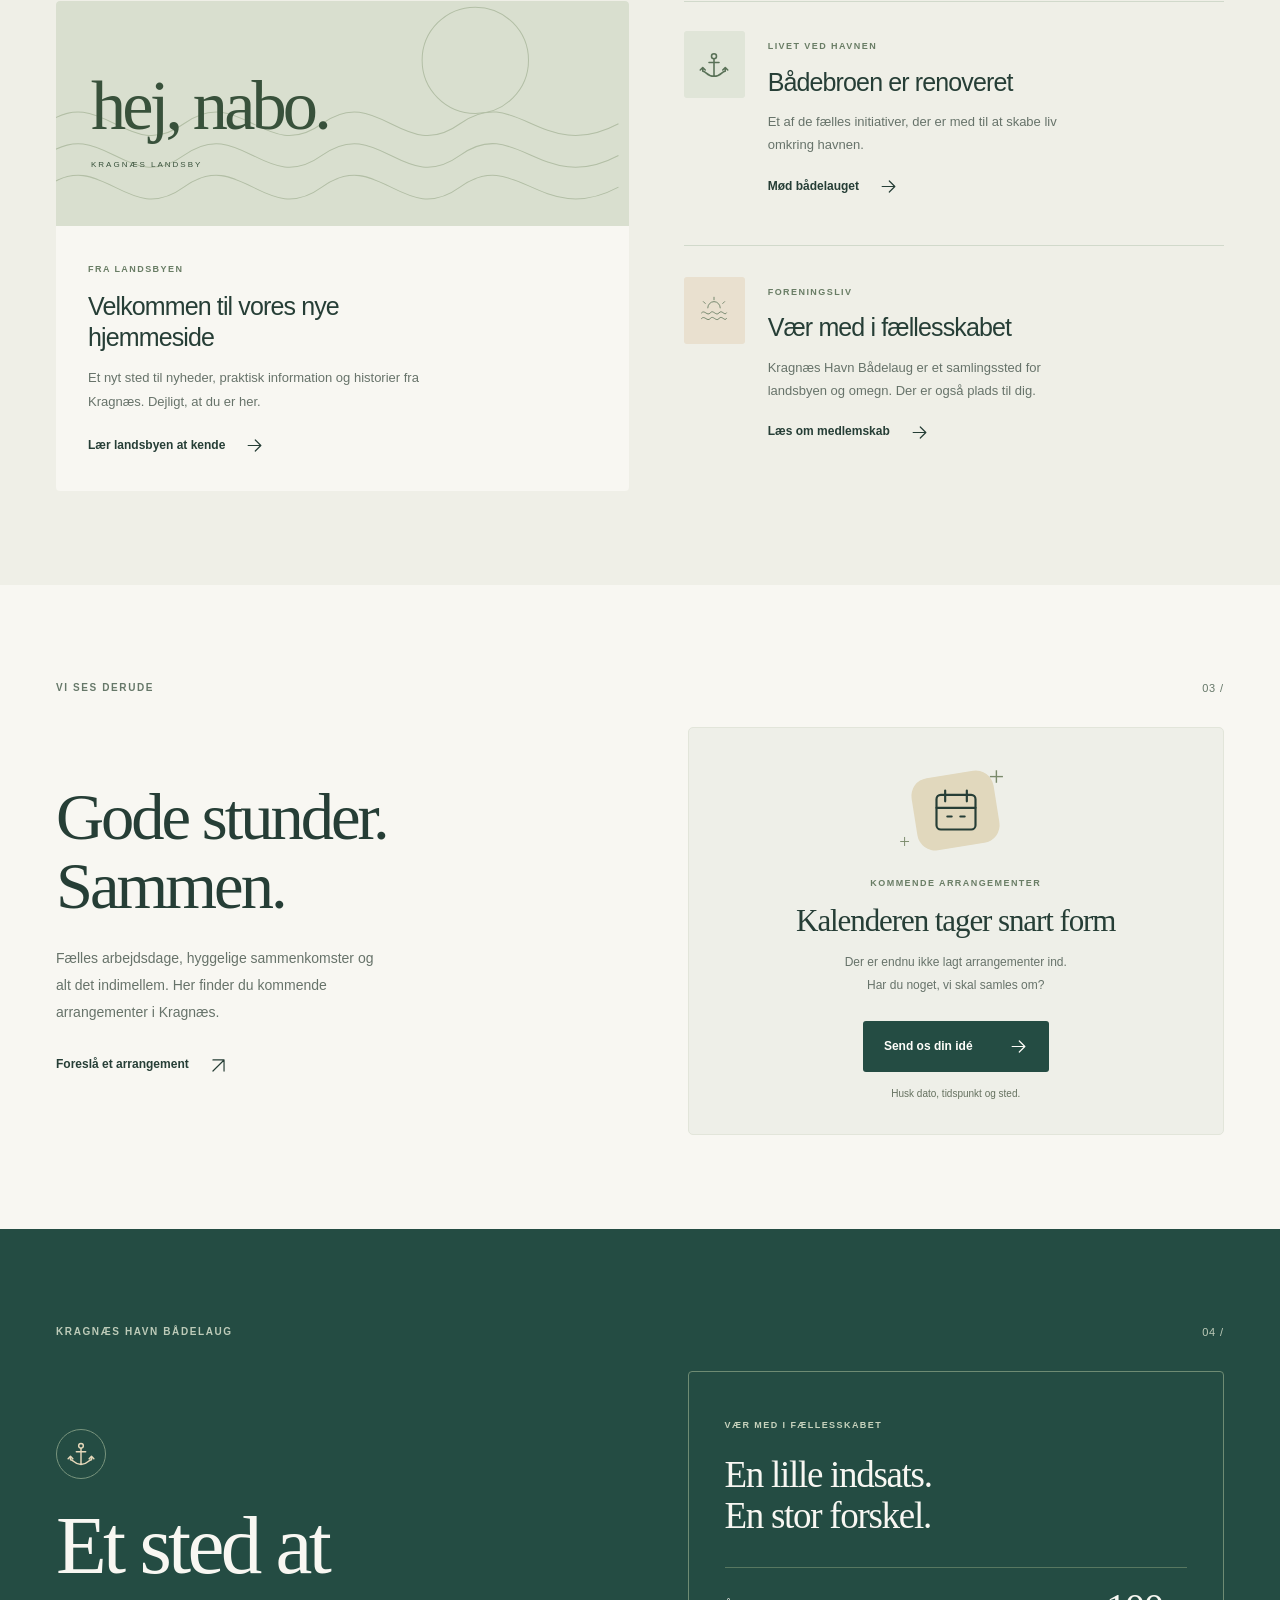
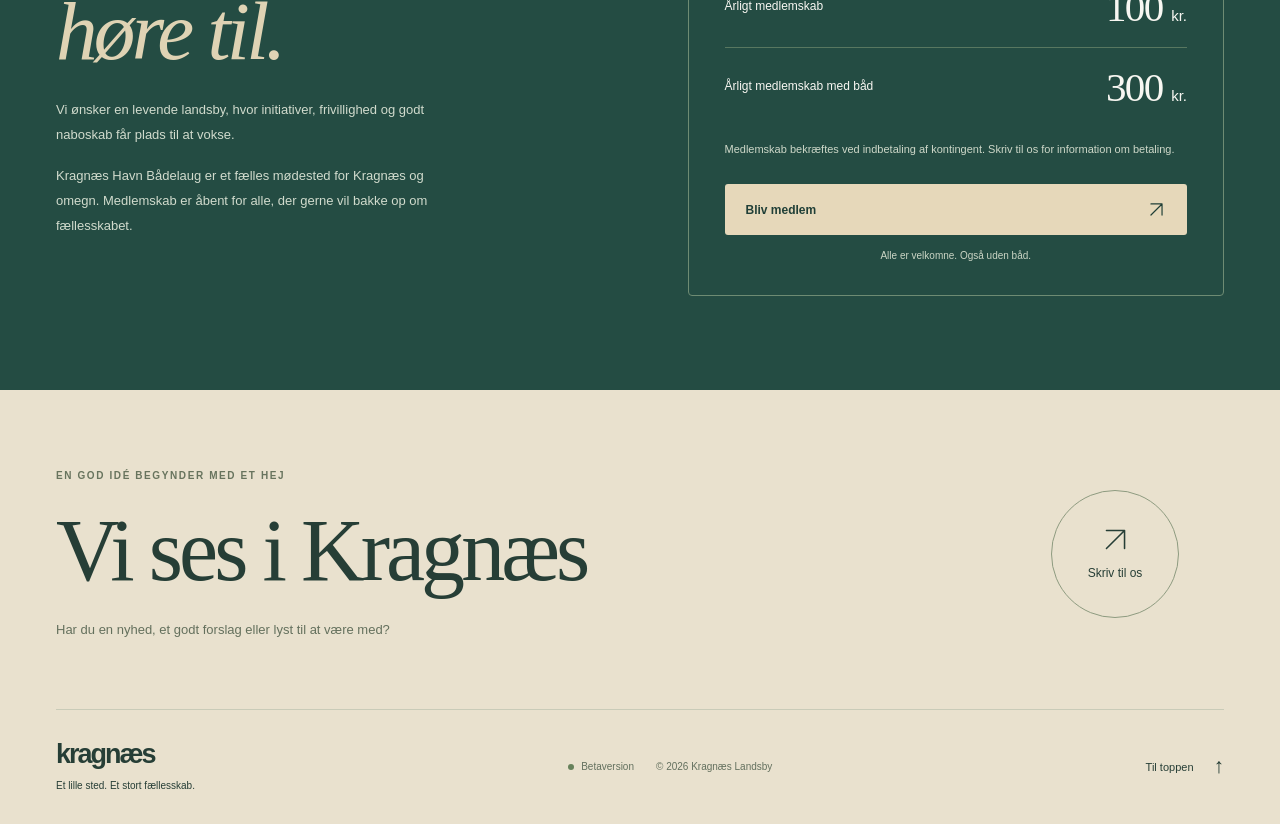
==== commit 999ab954: "Update index.html" ====
--- a/public/index.html
+++ b/public/index.html
@@ -12,12 +12,12 @@
   <meta property="og:description" content="Et fælles samlingspunkt for Kragnæs på Ærø. Nyheder, fælles oplevelser og godt naboskab.">
   <meta property="og:type" content="website">
   <meta property="og:locale" content="da_DK">
-  <link rel="icon" type="image/svg+xml" href="/favicon.svg">
+  <link rel="icon" type="image/svg+xml" href="./favicon.svg">
   <link rel="preconnect" href="https://fonts.googleapis.com">
   <link rel="preconnect" href="https://fonts.gstatic.com" crossorigin>
   <link href="https://fonts.googleapis.com/css2?family=DM+Sans:wght@400;450;500;550;600;650;700&family=Manrope:wght@600;650;700;750&family=Newsreader:ital,wght@0,400;0,450;0,500;1,400;1,450&display=swap" rel="stylesheet">
-  <link rel="stylesheet" href="/styles.css">
-  <script src="/site.js" defer></script>
+  <link rel="stylesheet" href="./styles.css">
+  <script src="./site.js" defer></script>
 </head>
 <body id="top">
   <svg xmlns="http://www.w3.org/2000/svg" class="icon-definitions" aria-hidden="true"><defs>
--- a/public/styles.css
+++ b/public/styles.css
@@ -0,0 +1,300 @@
+:root {
+  --paper: #f8f7f2;
+  --white: #fffefa;
+  --ink: #263e36;
+  --green: #244c43;
+  --green-dark: #203f37;
+  --sage: #e9ede6;
+  --sand: #e6d8ba;
+  --muted: #67736a;
+  --line: #dce0d6;
+  --serif: 'Newsreader', Georgia, serif;
+  --sans: 'DM Sans', sans-serif;
+}
+
+* { box-sizing: border-box; }
+html { scroll-behavior: smooth; scroll-padding-top: 105px; }
+body { margin: 0; color: var(--ink); background: var(--paper); font-family: var(--sans); font-size: 16px; line-height: 1.65; -webkit-font-smoothing: antialiased; }
+::selection { background: var(--sand); color: var(--green-dark); }
+a { color: inherit; text-underline-offset: 5px; }
+button, a { -webkit-tap-highlight-color: transparent; }
+button { font: inherit; }
+button, .button { touch-action: manipulation; }
+a:focus-visible, button:focus-visible { outline: 3px solid #a56e36; outline-offset: 6px; }
+h1, h2, h3, p { margin: 0; }
+h1, h2 { font-family: var(--serif); font-weight: 400; letter-spacing: -.045em; line-height: 1.04; }
+h2 { font-size: clamp(44px, 5.2vw, 68px); }
+h3 { font-weight: 500; line-height: 1.25; letter-spacing: -.035em; }
+em { font-weight: 400; }
+.wrap { width: min(1216px, calc(100% - 112px)); margin-inline: auto; }
+.section-space { padding-block: 94px; }
+.icon-definitions { position: absolute; width: 0; height: 0; overflow: hidden; }
+.icon { display: inline-block; width: 24px; height: 24px; fill: none; stroke: currentColor; stroke-width: 1.5; stroke-linecap: round; stroke-linejoin: round; flex-shrink: 0; }
+.eyebrow, .category { font-size: 10px; font-weight: 650; letter-spacing: .16em; text-transform: uppercase; line-height: 1.6; }
+.skip-link { position: fixed; left: 20px; top: 15px; z-index: 100; padding: 12px 20px; transform: translateY(-160%); background: var(--sand); color: var(--ink); }
+.skip-link:focus { transform: translateY(0); }
+.site-header { background: var(--paper); position: relative; z-index: 20; }
+.header-inner { min-height: 100px; display: flex; align-items: center; justify-content: space-between; gap: 36px; }
+.brand { display: flex; align-items: center; gap: 12px; text-decoration: none; }
+.brand-symbol { width: 46px; height: 46px; border: 1px solid #597b66; border-radius: 50%; display: grid; place-items: center; color: var(--green); }
+.brand-symbol .icon { width: 31px; height: 31px; stroke-width: 1.55; }
+.brand-type { font: 750 32px/.95 'Manrope', sans-serif; letter-spacing: -.075em; }
+.brand-type > span { display: block; margin-top: 9px; font: 600 8px/1 var(--sans); letter-spacing: .24em; }
+.main-nav { display: flex; align-items: center; gap: 30px; }
+.main-nav > a { font-size: 12px; font-weight: 500; text-decoration: none; padding-block: 10px; transition: color .2s; }
+.main-nav > a:not(.nav-contact):hover { color: #8a6036; }
+.main-nav > .nav-contact { display: flex; align-items: center; justify-content: center; gap: 24px; padding: 11px 20px; background: var(--green); color: var(--white); border-radius: 3px; transition: background .2s; }
+.main-nav > .nav-contact:hover { background: var(--green-dark); }
+.nav-contact .icon { width: 16px; height: 16px; }
+.menu-toggle { display: none; }
+.hero { position: relative; isolation: isolate; display: flex; flex-direction: column; margin-inline: 20px; overflow: hidden; min-height: 654px; color: var(--white); border-radius: 4px; background: #59675c; }
+.hero-image, .hero-shade { position: absolute; inset: 0; width: 100%; height: 100%; z-index: -2; }
+.hero-image { object-fit: cover; object-position: center 56%; }
+.hero-shade { z-index: -1; background: linear-gradient(90deg, rgb(21 42 34 / 76%), rgb(28 47 37 / 39%) 65%, rgb(28 47 37 / 12%)), linear-gradient(0deg, rgb(16 37 29 / 55%), transparent 35%); }
+.hero-content { flex: 1; padding-block: 72px 60px; }
+.hero-eyebrow { display: flex; align-items: center; gap: 12px; font-size: 10px; letter-spacing: .21em; color: #f1eadb; }
+.small-line { width: 28px; height: 1px; background: currentColor; }
+.hero h1 { max-width: 1050px; margin-block: 32px 25px; font-size: clamp(64px, 7.7vw, 108px); line-height: 1.01; }
+.hero h1 em { color: #ecddba; }
+.hero-description { max-width: 535px; color: #f2f0e6; font-size: 15px; line-height: 1.8; }
+.button { display: inline-flex; align-items: center; justify-content: space-between; gap: 36px; min-height: 51px; padding: 14px 21px; border: 0; border-radius: 3px; font-size: 12px; font-weight: 600; line-height: 1.5; text-decoration: none; transition: background .2s, transform .2s; }
+.button .icon { width: 19px; height: 19px; transition: transform .2s; }
+.button:hover .icon { transform: translateX(4px); }
+.button:active { transform: translateY(1px); }
+.button-sand { background: var(--sand); color: var(--green-dark); }
+.button-sand:hover { background: #efdfbc; }
+.button-green { background: var(--green); color: var(--white); }
+.button-green:hover { background: #183d31; }
+.hero .button { margin-top: 30px; }
+.hero-bottom { display: flex; align-items: center; justify-content: space-between; padding-block: 21px; border-top: 1px solid rgb(255 255 255 / 28%); font-size: 10px; letter-spacing: .03em; }
+.hero-location { display: flex; align-items: center; gap: 8px; }
+.location-dot { width: 6px; height: 6px; border-radius: 50%; background: var(--sand); }
+.hero-scroll { display: flex; align-items: center; gap: 22px; text-decoration: none; }
+.hero-scroll > span { font-size: 19px; }
+.hero-seal { position: absolute; right: max(8%, calc((100% - 1130px) / 2)); bottom: 120px; width: 132px; height: 132px; border: 1px solid rgb(255 255 255 / 60%); border-radius: 50%; display: flex; flex-direction: column; align-items: center; justify-content: center; gap: 10px; color: #faf3df; transform: rotate(12deg); }
+.hero-seal span { font-size: 8px; font-weight: 500; letter-spacing: .18em; }
+.hero-seal .icon { width: 43px; height: 43px; stroke-width: 1.3; }
+.section-label { display: flex; align-items: center; justify-content: space-between; margin-bottom: 30px; color: #667869; }
+.section-number { font-size: 11px; letter-spacing: .08em; }
+.intro-grid { display: grid; grid-template-columns: 1fr 1fr; gap: 95px; align-items: start; }
+.intro-copy { padding-top: 4px; }
+.intro-copy .lead { font-size: 21px; line-height: 1.55; color: var(--ink); margin-bottom: 17px; letter-spacing: -.025em; }
+.intro-copy > p:not(.lead) { color: var(--muted); font-size: 14px; line-height: 1.9; }
+.text-link { display: inline-flex; align-items: center; justify-content: space-between; gap: 20px; padding-block: 5px; font-size: 12px; font-weight: 600; text-decoration: none; }
+.text-link .icon { width: 19px; height: 19px; transition: transform .2s; }
+.text-link:hover .icon { transform: translateX(4px); }
+.intro-copy .text-link { margin-top: 21px; }
+.village-notes { margin-top: 59px; padding-top: 27px; border-top: 1px solid var(--line); display: flex; align-items: center; justify-content: space-between; gap: 20px; }
+.village-notes > span { display: flex; align-items: center; gap: 13px; color: var(--muted); font-size: 12px; }
+.village-notes .icon { width: 25px; height: 25px; color: #57735c; stroke-width: 1.3; }
+.news-section { background: #efefe7; }
+.section-heading { display: flex; justify-content: space-between; gap: 30px; align-items: end; margin-bottom: 28px; }
+.section-heading > p { font-size: 13px; line-height: 1.8; color: var(--muted); padding-bottom: 5px; }
+.beta-notice { display: flex; align-items: center; gap: 8px; margin-bottom: 25px; font-size: 11px; color: var(--muted); }
+.status-dot { display: inline-block; width: 6px; height: 6px; background: #67815b; border-radius: 50%; flex-shrink: 0; }
+.news-grid { display: grid; grid-template-columns: 1.06fr 1fr; gap: 55px; }
+.featured-story { overflow: hidden; background: var(--paper); border-radius: 4px; }
+.featured-art { height: 225px; position: relative; isolation: isolate; overflow: hidden; display: flex; flex-direction: column; justify-content: center; padding-left: 35px; background: #d9dfcf; color: #38513b; }
+.art-waves { position: absolute; inset: 0; width: 100%; height: 100%; z-index: -1; stroke: #b3bfa6; stroke-width: 1; }
+.art-wordmark { font-family: var(--serif); font-size: clamp(54px, 5.5vw, 76px); letter-spacing: -.055em; line-height: 1; padding-top: 14px; }
+.art-caption { font-size: 8px; letter-spacing: .25em; margin-top: 18px; }
+.featured-body { padding: 28px 32px 30px; }
+.category { color: #697d65; font-size: 9px; }
+.featured-body h3 { font-size: 25px; margin-block: 10px 13px; max-width: 350px; }
+.featured-body p { font-size: 13px; line-height: 1.8; color: var(--muted); max-width: 390px; }
+.featured-body .text-link { margin-top: 18px; }
+.story-list { display: flex; flex-direction: column; }
+.small-story { display: grid; grid-template-columns: 61px 1fr; align-content: start; gap: 23px; padding-block: 29px 31px; border-top: 1px solid #d1d9cb; flex: 1; }
+.small-story + .small-story { padding-top: 31px; }
+.story-icon { width: 61px; height: 67px; display: grid; place-items: center; background: #e0e5d8; border-radius: 3px; color: #597157; }
+.story-icon .icon { width: 30px; height: 30px; stroke-width: 1.25; }
+.story-icon-warm { background: #e9e0cf; }
+.small-story h3 { margin-block: 9px 12px; font-size: 25px; }
+.small-story p { font-size: 13px; line-height: 1.8; color: var(--muted); max-width: 320px; }
+.small-story .text-link { margin-top: 15px; }
+.calendar-section { background: var(--paper); }
+.calendar-grid { display: grid; grid-template-columns: 1fr 1fr; gap: 95px; align-items: center; }
+.calendar-intro > p { max-width: 335px; margin-top: 25px; color: var(--muted); font-size: 14px; line-height: 1.9; }
+.calendar-intro .text-link { margin-top: 25px; }
+.calendar-empty { display: flex; flex-direction: column; align-items: center; text-align: center; padding: 35px 25px 32px; background: #eeefe8; border: 1px solid #e2e5da; border-radius: 5px; }
+.calendar-illustration { position: relative; width: 95px; height: 95px; display: grid; place-items: center; margin-bottom: 18px; }
+.calendar-illustration::before { content: ''; position: absolute; inset: 11px 6px; background: #e1d8bd; border-radius: 18px; transform: rotate(-9deg); }
+.calendar-illustration .icon { position: relative; width: 52px; height: 52px; stroke-width: 1; }
+.calendar-spark { position: absolute; color: #7a8a6b; font-family: var(--serif); font-size: 28px; }
+.spark-one { top: -9px; right: -1px; }
+.spark-two { bottom: 1px; left: -9px; font-size: 19px; }
+.calendar-empty h3 { font-family: var(--serif); font-size: 31px; margin-block: 12px 10px; }
+.calendar-empty > p { color: var(--muted); font-size: 12px; line-height: 1.9; }
+.calendar-empty .button { margin-top: 24px; }
+.calendar-hint { color: #65715f; font-size: 10px; margin-top: 14px; }
+.association-section { background: var(--green); color: var(--paper); }
+.association-section .section-label { color: #bdcbb9; }
+.association-grid { display: grid; grid-template-columns: 1fr 1fr; gap: 95px; align-items: center; }
+.anchor-badge { width: 50px; height: 50px; margin-bottom: 23px; display: grid; place-items: center; border: 1px solid #78947d; border-radius: 50%; color: var(--sand); }
+.anchor-badge .icon { width: 28px; height: 28px; stroke-width: 1.25; }
+.association-copy h2 { font-size: clamp(64px, 6.5vw, 88px); }
+.association-copy h2 em { color: #dfd3b4; }
+.association-copy > p { max-width: 380px; margin-top: 23px; color: #d1dbcd; font-size: 13px; line-height: 1.9; }
+.association-copy > p + p { margin-top: 17px; }
+.membership { scroll-margin-top: 35px; border: 1px solid #6e8b73; border-radius: 4px; padding: 38px 36px 30px; }
+.membership > .eyebrow { color: #c7d2bd; font-size: 9px; }
+.membership h3 { font-family: var(--serif); font-size: 37px; font-weight: 400; line-height: 1.12; margin-block: 17px 30px; }
+.membership-price { display: flex; align-items: center; justify-content: space-between; gap: 20px; padding-block: 19px; border-top: 1px solid #587760; }
+.membership-price > span { font-size: 12px; }
+.membership-price strong { font-family: var(--serif); font-size: 41px; line-height: 1; font-weight: 400; white-space: nowrap; letter-spacing: -.04em; }
+.membership-price small { font: 400 15px var(--sans); letter-spacing: 0; }
+.membership-note { color: #ced8c9; font-size: 11px; line-height: 1.8; margin-block: 13px 25px; }
+.membership .button { width: 100%; }
+.membership-welcome { display: block; text-align: center; font-size: 10px; color: #cbd5c5; margin-top: 13px; }
+.site-footer { padding-top: 78px; background: #e9e1ce; }
+.footer-top { display: grid; grid-template-columns: 1fr auto; gap: 50px; align-items: center; padding-bottom: 68px; }
+.footer-top .eyebrow { color: #68745e; margin-bottom: 21px; }
+.footer-top h2 { font-size: clamp(55px, 7vw, 88px); }
+.footer-top p:last-child { font-size: 13px; color: #64705d; margin-top: 23px; }
+.contact-circle { width: 128px; height: 128px; border: 1px solid #8e9b80; border-radius: 50%; display: flex; flex-direction: column; align-items: center; justify-content: center; gap: 9px; text-decoration: none; margin-right: 45px; transition: background .25s, color .25s; }
+.contact-circle > .icon { width: 31px; height: 31px; stroke-width: 1.2; transition: transform .25s; }
+.contact-circle > span { font-size: 12px; }
+.contact-circle:hover { background: var(--green); color: var(--sand); }
+.contact-circle:hover > .icon { transform: translate(3px, -3px); }
+.footer-bottom { display: flex; align-items: center; justify-content: space-between; gap: 30px; padding-block: 31px; border-top: 1px solid #c9cbb8; }
+.footer-brand { font: 750 27px/1 'Manrope', sans-serif; letter-spacing: -.075em; text-decoration: none; }
+.footer-brand span { display: block; font: 400 10px/1.5 var(--sans); letter-spacing: 0; margin-top: 10px; }
+.footer-meta { display: flex; align-items: center; gap: 22px; font-size: 10px; color: #63705e; }
+.beta-label { display: flex; align-items: center; gap: 7px; }
+.back-top { display: flex; align-items: center; gap: 20px; text-decoration: none; font-size: 11px; }
+.back-top > span { font-size: 21px; }
+
+@media (prefers-reduced-motion: no-preference) {
+  .hero-content > * { animation: enter .75s both; }
+  .hero-content > :nth-child(2) { animation-delay: .08s; }
+  .hero-content > :nth-child(3) { animation-delay: .16s; }
+  .hero-content > :nth-child(4) { animation-delay: .24s; }
+  @keyframes enter { from { transform: translateY(18px); opacity: 0; } to { transform: translateY(0); opacity: 1; } }
+}
+@media (min-width: 1600px) { .hero { max-width: 1760px; margin-inline: auto; } }
+@media (max-width: 1100px) {
+  .wrap { width: calc(100% - 72px); }
+  .main-nav { gap: 19px; }
+  .main-nav > a { font-size: 11px; }
+  .intro-grid, .calendar-grid, .association-grid { gap: 50px; }
+  .news-grid { gap: 35px; }
+  .hero { min-height: auto; }
+  .hero-content { padding-block: 85px 92px; }
+  .hero-seal { right: 6%; bottom: 115px; width: 115px; height: 115px; }
+  .hero-seal > span { font-size: 7px; }
+  .membership { padding-inline: 25px; }
+}
+@media (max-width: 800px) {
+  html { scroll-padding-top: 25px; }
+  .wrap { width: calc(100% - 48px); }
+  .header-inner { min-height: 85px; gap: 20px; flex-wrap: wrap; padding-block: 18px; }
+  .brand-type { font-size: 29px; }
+  .brand-symbol { width: 40px; height: 40px; }
+  .main-nav { width: 100%; flex-wrap: wrap; justify-content: space-between; gap: 12px; padding-bottom: 5px; }
+  .main-nav > a { font-size: 12px; }
+  .js .menu-toggle { display: flex; align-items: center; gap: 12px; padding: 8px 0 8px 12px; border: 0; background: transparent; color: var(--ink); font-size: 12px; cursor: pointer; }
+  .menu-lines { display: block; width: 22px; height: 14px; border-block: 1px solid currentColor; position: relative; }
+  .menu-lines::after { content: ''; position: absolute; height: 1px; background: currentColor; width: 22px; left: 0; top: 5px; }
+  .js .main-nav { display: none; }
+  .js .main-nav.is-open { display: flex; flex-direction: column; align-items: stretch; padding-top: 10px; gap: 2px; }
+  .js .main-nav > a { padding: 12px 5px; }
+  .js .main-nav > .nav-contact { margin-top: 8px; justify-content: space-between; padding-inline: 15px; }
+  .hero { margin-inline: 12px; }
+  .hero-content { padding-block: 65px 75px; }
+  .hero h1 { font-size: clamp(62px, 9vw, 78px); }
+  .hero-description { font-size: 14px; max-width: 430px; }
+  .hero-seal { width: 90px; height: 90px; bottom: 91px; right: 6%; gap: 6px; }
+  .hero-seal .icon { width: 30px; height: 30px; }
+  .hero-seal > span { font-size: 5.5px; }
+  .section-space { padding-block: 64px; }
+  .intro-grid { gap: 35px; }
+  .intro-copy .lead { font-size: 18px; }
+  .intro-copy > p:not(.lead) { font-size: 13px; }
+  .village-notes { margin-top: 35px; }
+  .village-notes > span { font-size: 10px; gap: 8px; }
+  .section-heading { align-items: start; }
+  .section-heading > p { font-size: 11px; }
+  .news-grid { gap: 25px; }
+  .featured-art { height: 200px; padding-left: 25px; }
+  .art-wordmark { font-size: 57px; }
+  .featured-body { padding: 24px; }
+  .featured-body h3, .small-story h3 { font-size: 23px; }
+  .small-story { grid-template-columns: 1fr; gap: 17px; padding-top: 22px; }
+  .story-icon { width: 44px; height: 44px; }
+  .story-icon .icon { width: 25px; height: 25px; }
+  .calendar-grid, .association-grid { gap: 35px; }
+  .calendar-empty { padding-inline: 19px; }
+  .calendar-empty h3 { font-size: 27px; }
+  .calendar-empty > p br { display: none; }
+  .membership { padding-inline: 22px; }
+  .membership h3 { font-size: 32px; }
+  .membership-price > span { font-size: 10px; }
+  .membership-price strong { font-size: 35px; }
+  .association-copy h2 { font-size: 65px; }
+  .site-footer { padding-top: 60px; }
+  .footer-top { padding-bottom: 50px; gap: 20px; }
+  .contact-circle { margin-right: 0; width: 105px; height: 105px; }
+  .footer-bottom { flex-wrap: wrap; gap: 25px; }
+  .footer-meta { gap: 15px; flex-wrap: wrap; }
+}
+@media (max-width: 580px) {
+  .hero-content { padding-block: 54px 50px; }
+  .hero h1 { font-size: clamp(51px, 11.7vw, 68px); margin-block: 27px 23px; }
+  .hero h1 em { display: inline-block; }
+  .hero-eyebrow { font-size: 8px; letter-spacing: .13em; gap: 9px; }
+  .hero-eyebrow .small-line { width: 20px; }
+  .hero-description { font-size: 13px; padding-right: 5px; }
+  .desktop-break { display: none; }
+  .hero .button { margin-top: 27px; }
+  .hero-seal { display: none; }
+  .hero-image { object-position: 62% center; }
+  .hero-shade { background: linear-gradient(90deg, rgb(21 42 34 / 78%), rgb(28 47 37 / 34%)), linear-gradient(0deg, rgb(16 37 29 / 60%), transparent 50%); }
+  .hero-bottom { padding-block: 16px; font-size: 9px; gap: 15px; }
+  .hero-scroll { gap: 10px; }
+  .section-space { padding-block: 55px; }
+  .section-label { margin-bottom: 25px; }
+  .eyebrow { font-size: 9px; }
+  .intro-grid, .news-grid, .calendar-grid, .association-grid { grid-template-columns: 1fr; gap: 30px; }
+  .intro-copy .lead { max-width: 330px; }
+  .intro-copy > p:not(.lead) { font-size: 14px; }
+  .village-notes { align-items: start; gap: 18px; }
+  .village-notes > span { flex-direction: column; align-items: start; max-width: 100px; font-size: 10px; line-height: 1.5; }
+  .section-heading { flex-direction: column; gap: 15px; margin-bottom: 18px; }
+  .section-heading > p { font-size: 12px; }
+  .section-heading > p br { display: none; }
+  .beta-notice { align-items: baseline; font-size: 10px; }
+  .featured-art { height: 205px; padding-left: 30px; }
+  .art-wordmark { font-size: 75px; }
+  .featured-body { padding: 26px; }
+  .featured-body h3 { font-size: 26px; }
+  .small-story { grid-template-columns: 52px 1fr; gap: 18px; padding-block: 26px; }
+  .small-story + .small-story { padding-top: 26px; padding-bottom: 0; }
+  .story-icon { width: 52px; height: 58px; }
+  .small-story h3 { font-size: 24px; }
+  .calendar-intro > p { max-width: none; }
+  .calendar-intro .text-link { margin-top: 16px; }
+  .calendar-empty { padding-block: 29px; }
+  .calendar-empty h3 { font-size: 30px; }
+  .association-grid { gap: 38px; }
+  .association-copy h2 { font-size: 73px; }
+  .association-copy > p { font-size: 14px; max-width: none; }
+  .membership { padding: 29px 25px 25px; }
+  .membership h3 { font-size: 36px; }
+  .membership-price > span { font-size: 11px; }
+  .membership-price strong { font-size: 40px; }
+  .site-footer { padding-top: 51px; }
+  .footer-top { grid-template-columns: 1fr; padding-bottom: 36px; gap: 25px; }
+  .footer-top h2 { font-size: 56px; }
+  .footer-top .eyebrow { font-size: 8px; }
+  .footer-top p:last-child { font-size: 12px; margin-top: 17px; max-width: 270px; }
+  .contact-circle { width: 94px; height: 94px; gap: 5px; }
+  .contact-circle > .icon { width: 25px; height: 25px; }
+  .contact-circle > span { font-size: 10px; }
+  .footer-bottom { display: grid; grid-template-columns: 1fr auto; align-items: start; gap: 25px 10px; }
+  .footer-meta { grid-column: 1 / -1; grid-row: 2; justify-content: space-between; }
+  .back-top { margin-top: 6px; gap: 10px; }
+}
+@media (prefers-reduced-motion: reduce) {
+  html { scroll-behavior: auto; }
+  *, *::before, *::after { animation: none !important; transition: none !important; }
+}
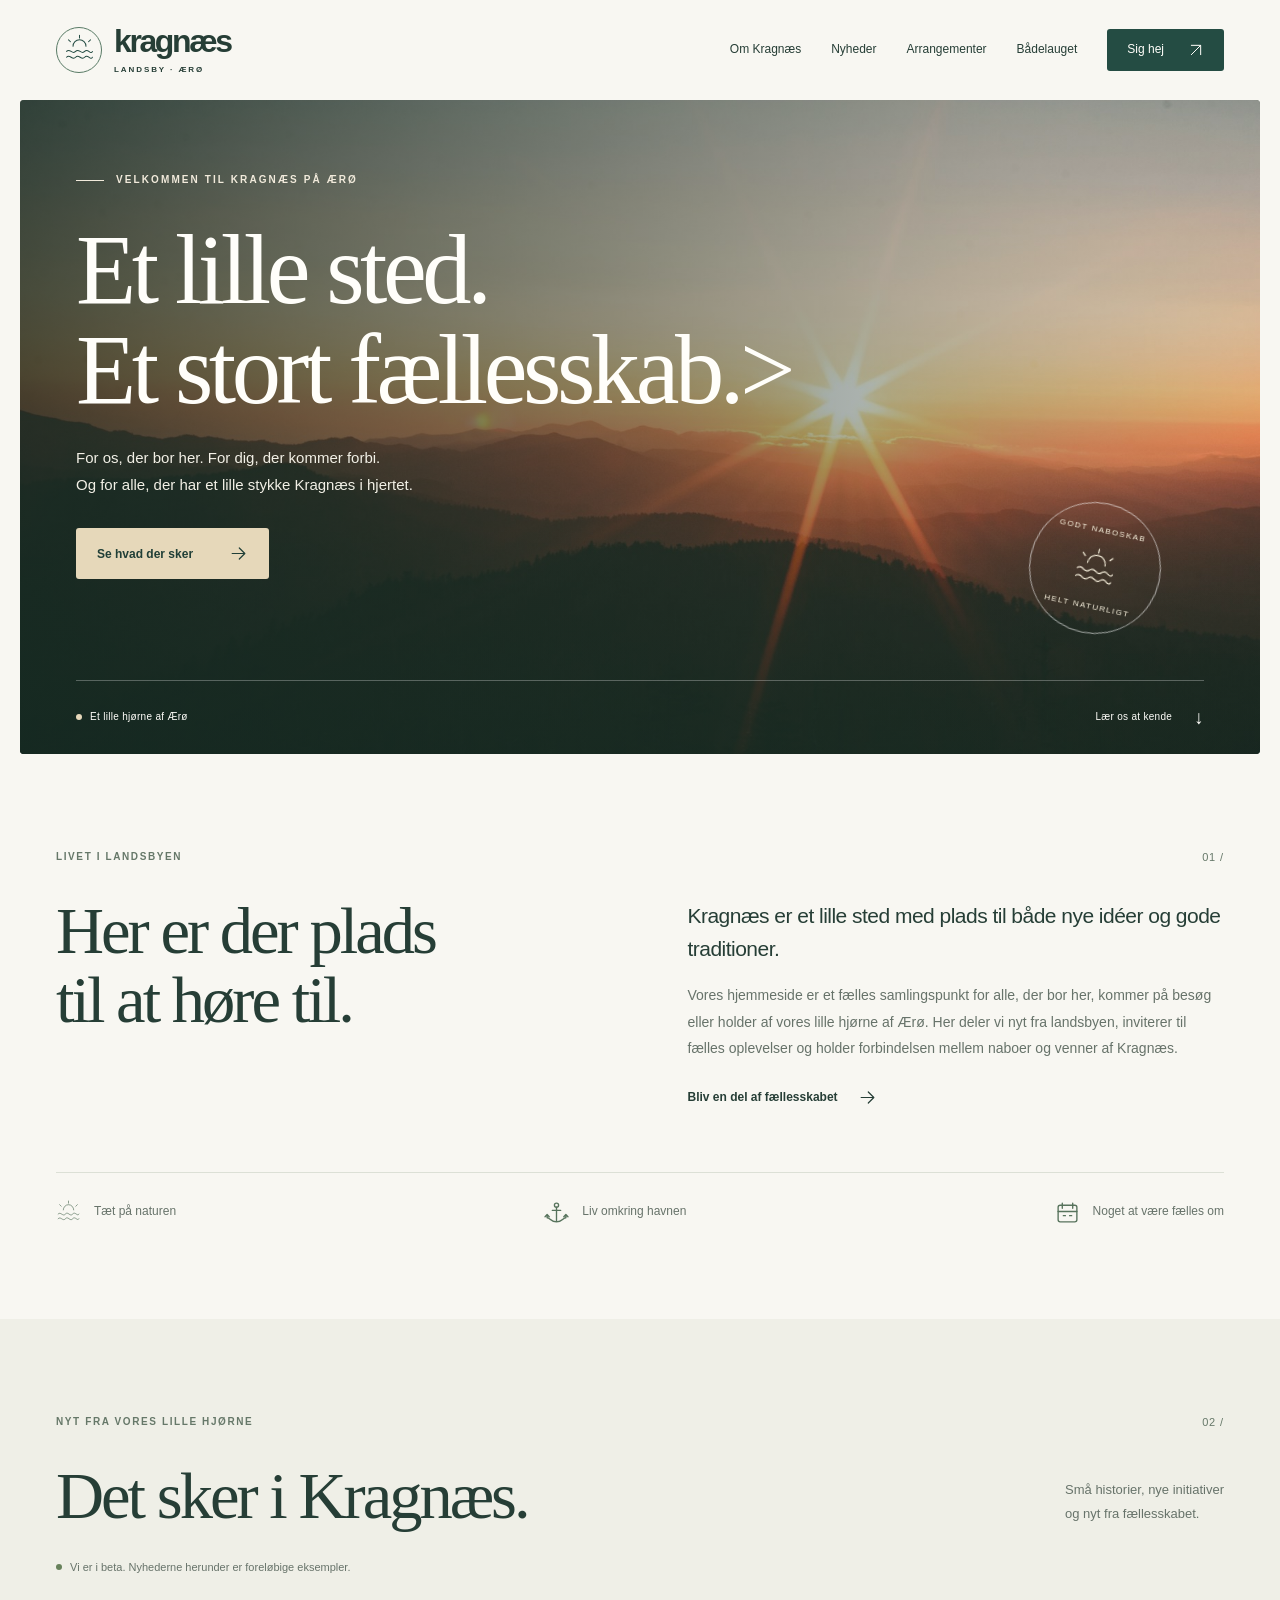
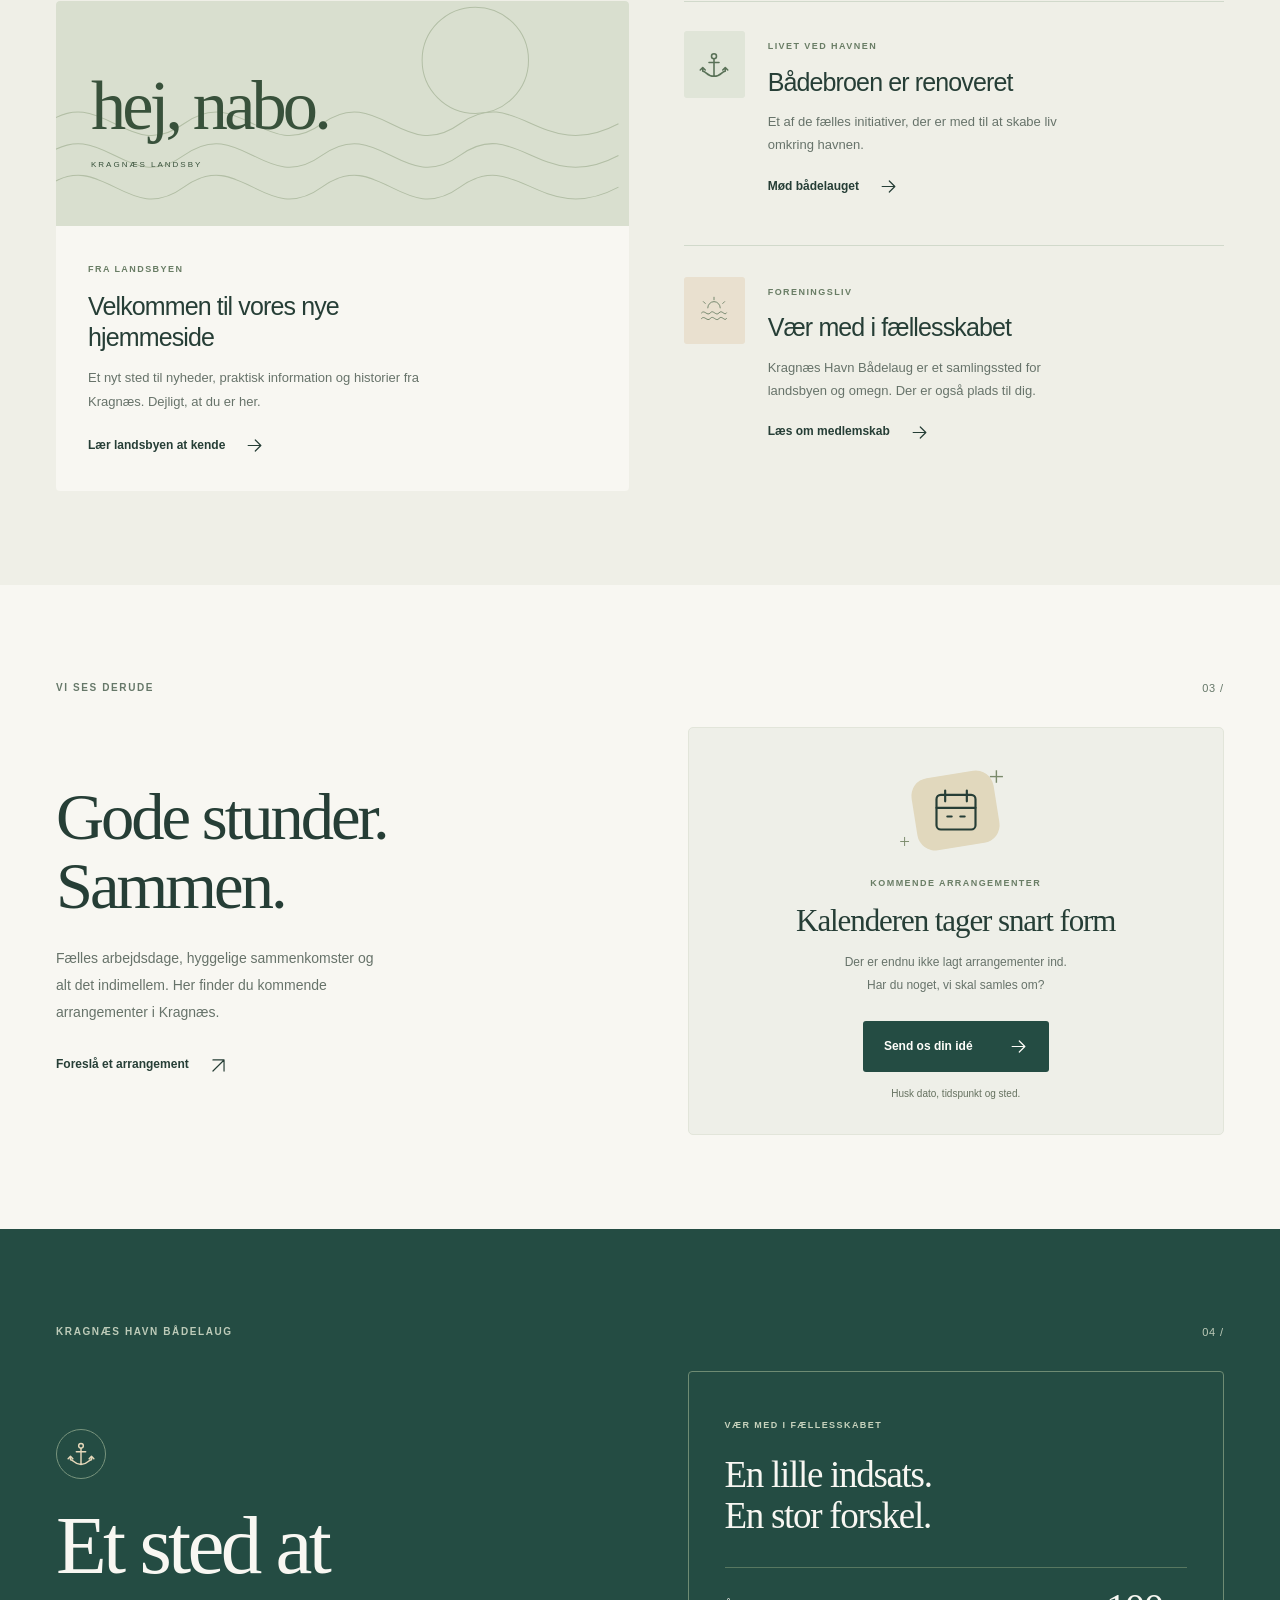
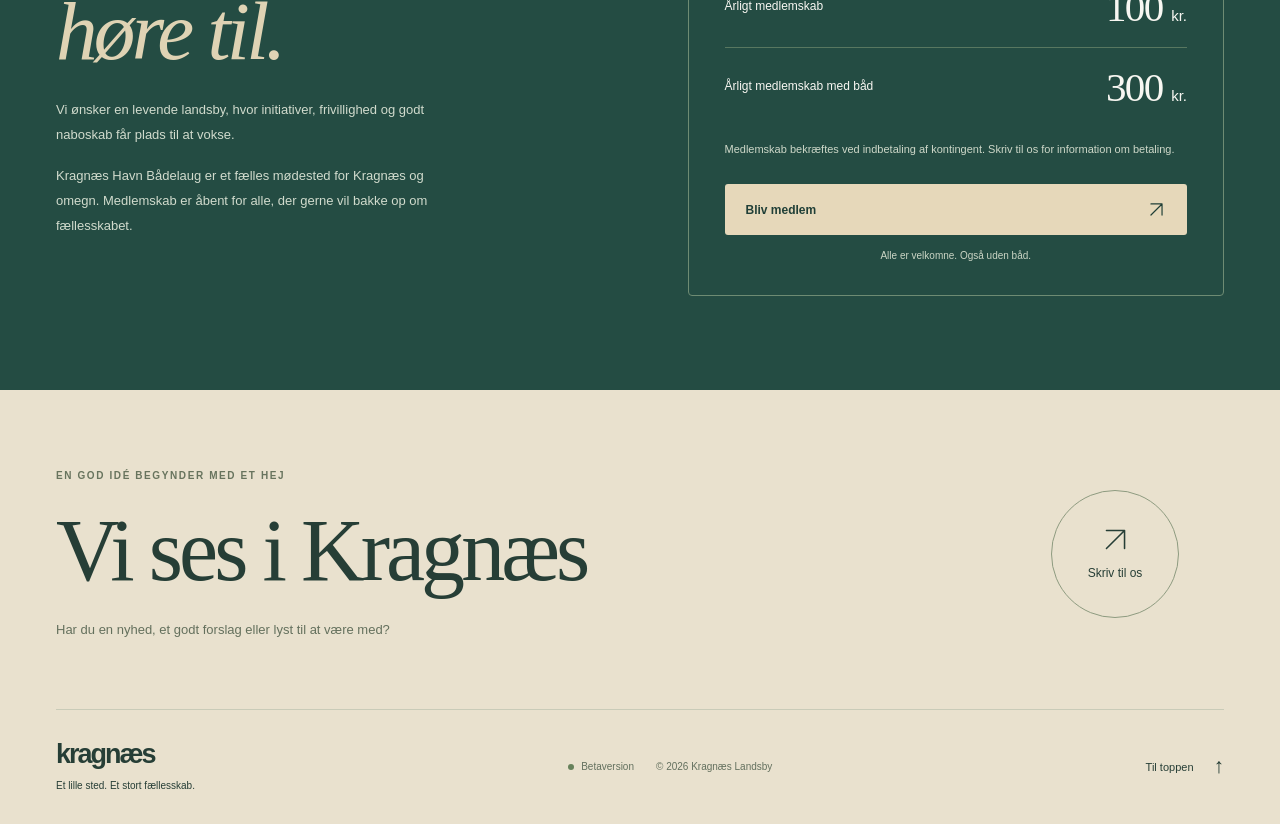
==== commit 9b2a5151: "Update index.html" ====
--- a/public/index.html
+++ b/public/index.html
@@ -47,7 +47,7 @@
   </header>
   <main id="indhold">
     <section class="hero" aria-labelledby="hero-title">
-      <img class="hero-image" src="/.netlify/images?url=/img/landscape.jpg&amp;w=1800&amp;fm=webp&amp;q=85" srcset="/.netlify/images?url=/img/landscape.jpg&amp;w=800&amp;fm=webp&amp;q=80 800w, /.netlify/images?url=/img/landscape.jpg&amp;w=1400&amp;fm=webp&amp;q=85 1400w, /.netlify/images?url=/img/landscape.jpg&amp;w=1800&amp;fm=webp&amp;q=85 1800w" sizes="100vw" width="1800" height="1200" alt="" fetchpriority="high">
+      <img class="hero-image" src="./img/landscape.jpg" alt="Landskabet ved Kragnæs">
       <div class="hero-shade"></div>
       <div class="hero-content wrap">
         <p class="eyebrow hero-eyebrow"><span class="small-line"></span> Velkommen til Kragnæs på Ærø</p>
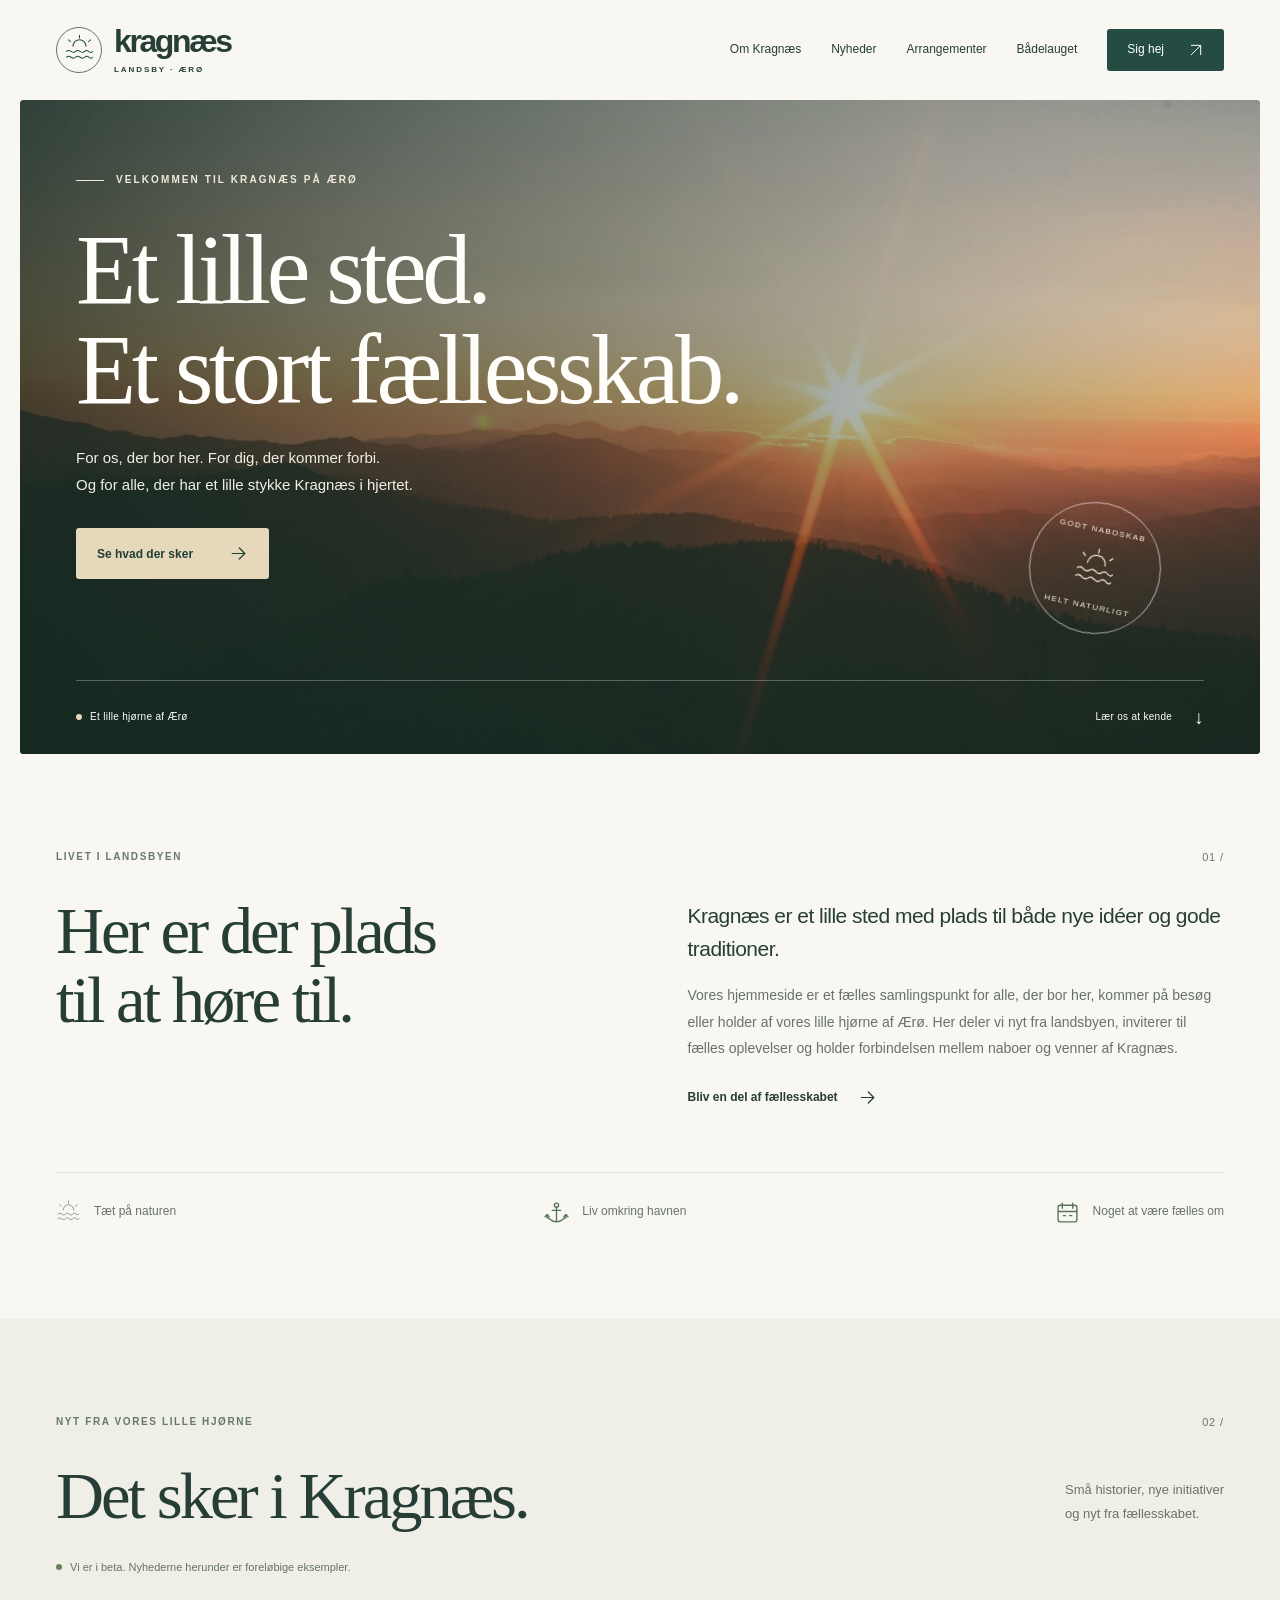
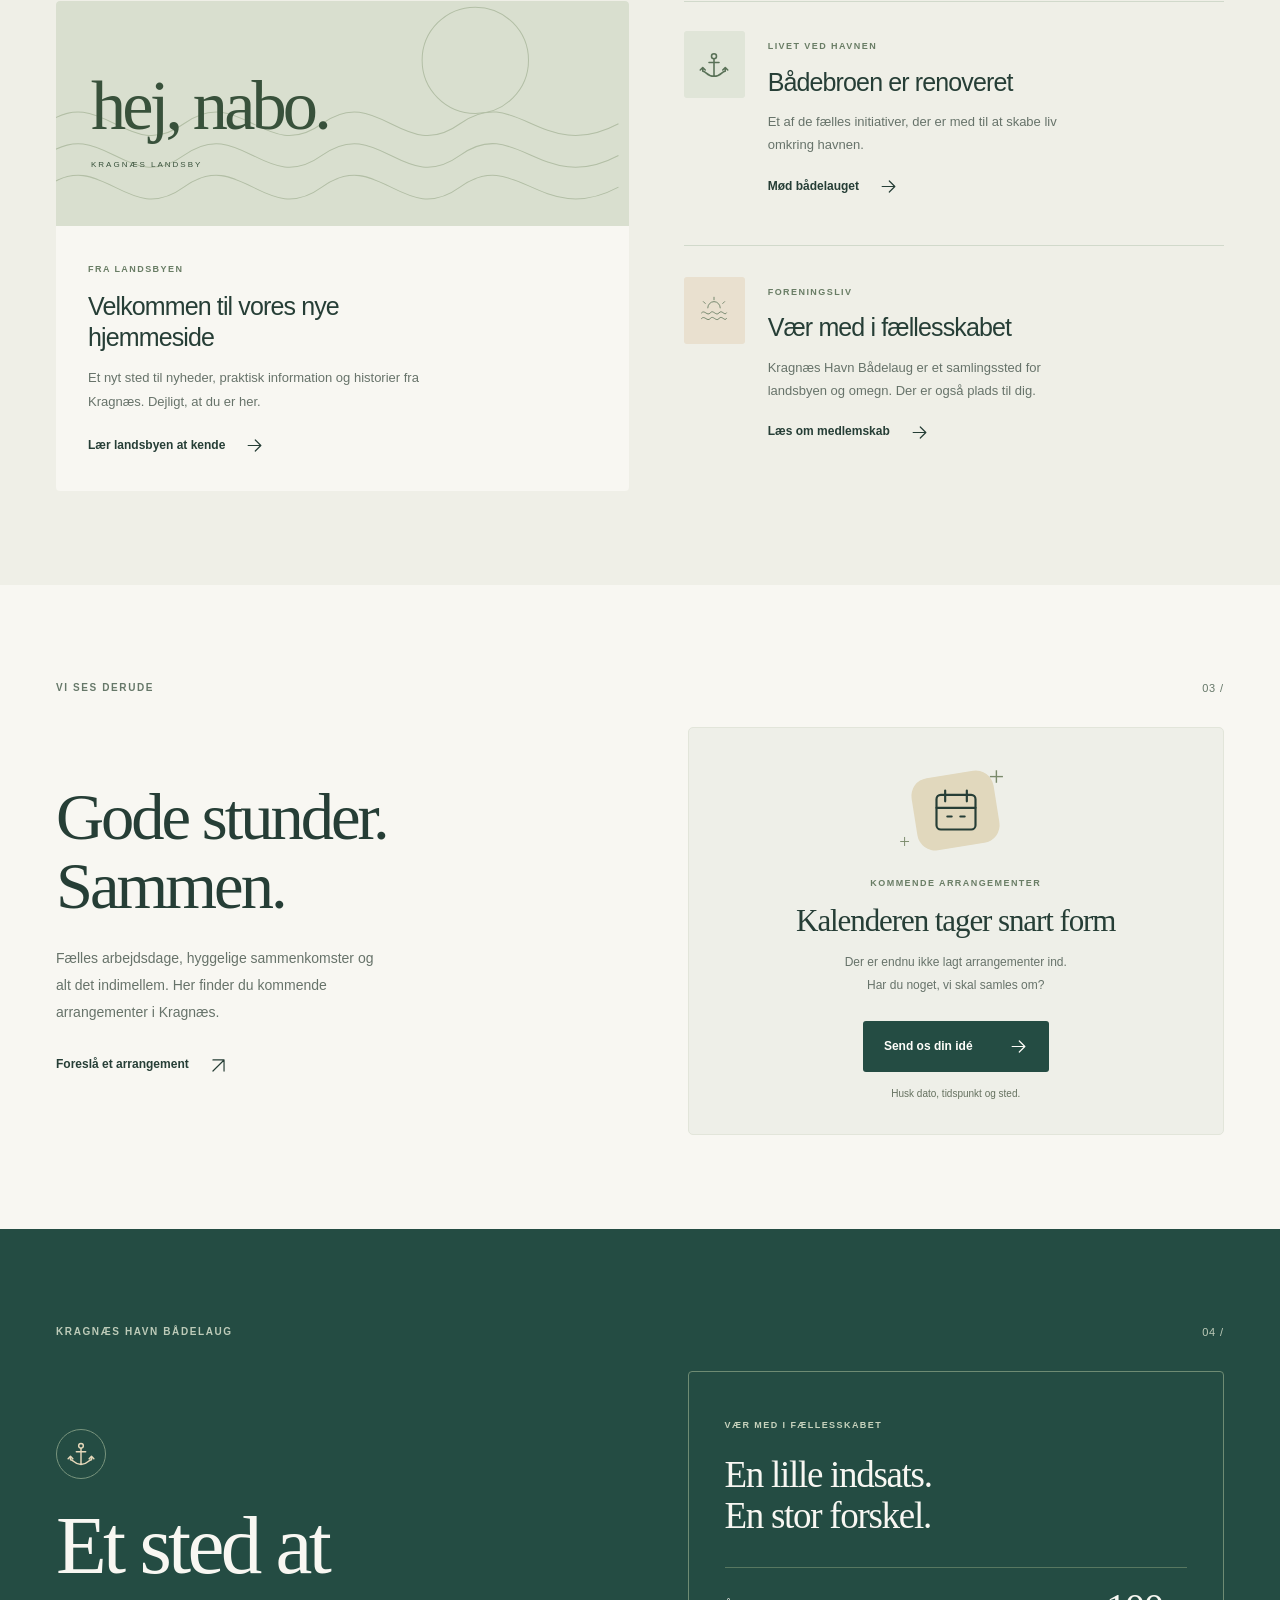
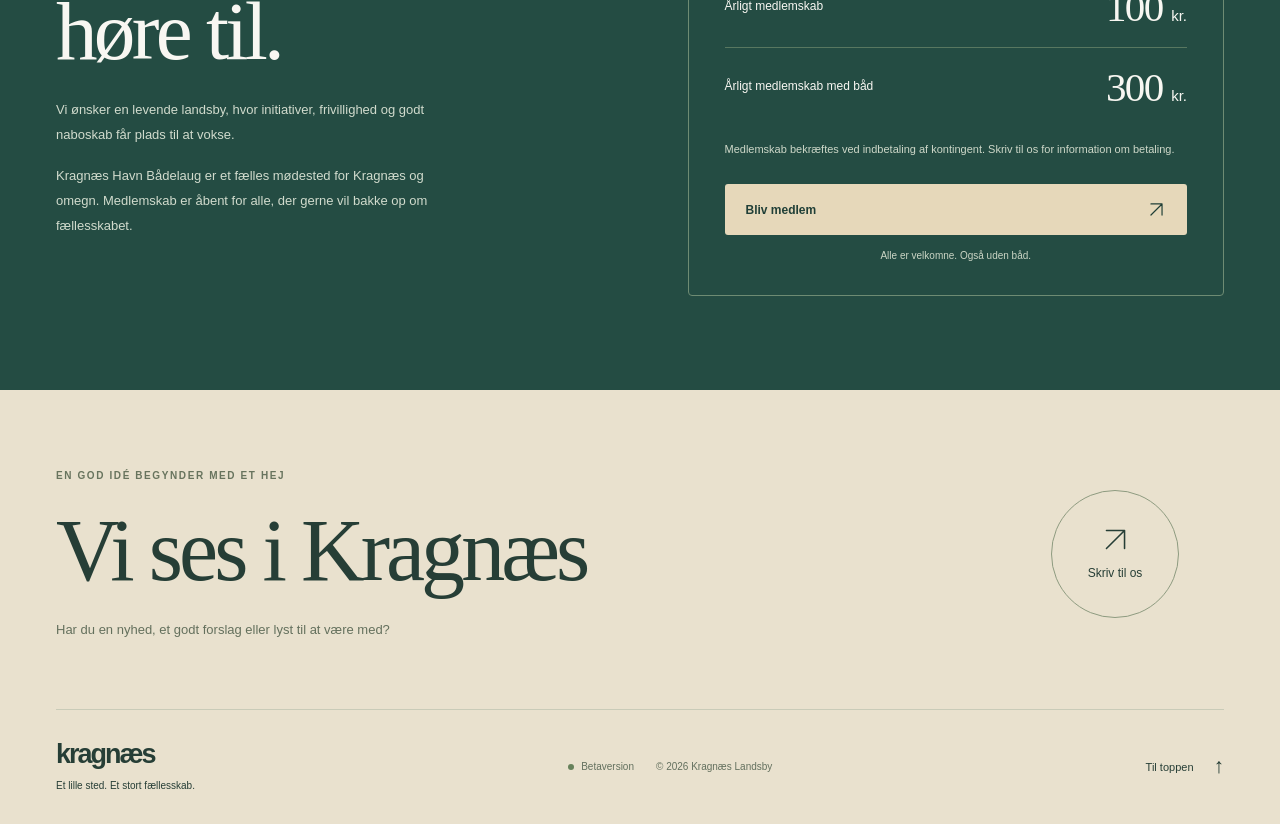
==== commit 11ae201e: "Forbind hjemmesidens sektioner til redigerbart indhold" ====
--- a/public/index.html
+++ b/public/index.html
@@ -51,8 +51,8 @@
       <div class="hero-shade"></div>
       <div class="hero-content wrap">
         <p class="eyebrow hero-eyebrow"><span class="small-line"></span> Velkommen til Kragnæs på Ærø</p>
-        <h1 id="hero-title">Et lille sted.<br>Et stort fællesskab.></h1>
-        <p class="hero-description">For os, der bor her. For dig, der kommer forbi.<br class="desktop-break"> Og for alle, der har et lille stykke Kragnæs i hjertet.</p>
+        <h1 id="hero-title"><span id="hero-line1">Et lille sted.</span><br><span id="hero-line2">Et stort fællesskab.</span></h1>
+        <p class="hero-description" id="hero-description">For os, der bor her. For dig, der kommer forbi.<br class="desktop-break"> Og for alle, der har et lille stykke Kragnæs i hjertet.</p>
         <a class="button button-sand" href="#kalender">Se hvad der sker <svg class="icon" aria-hidden="true"><use href="#icon-arrow"/></svg></a>
       </div>
       <div class="hero-bottom wrap">
@@ -66,7 +66,7 @@
       <div class="section-label"><span class="eyebrow">Livet i landsbyen</span><span class="section-number">01 /</span></div>
       <div class="intro-grid">
         <h2 id="intro-title">Her er der plads<br>til at høre til.</h2>
-        <div class="intro-copy"><p class="lead">Kragnæs er et lille sted med plads til både nye idéer og gode traditioner.</p><p>Vores hjemmeside er et fælles samlingspunkt for alle, der bor her, kommer på besøg eller holder af vores lille hjørne af Ærø. Her deler vi nyt fra landsbyen, inviterer til fælles oplevelser og holder forbindelsen mellem naboer og venner af Kragnæs.</p><a class="text-link" href="#forening">Bliv en del af fællesskabet <svg class="icon" aria-hidden="true"><use href="#icon-arrow"/></svg></a></div>
+        <div class="intro-copy"><p class="lead" id="intro-lead">Kragnæs er et lille sted med plads til både nye idéer og gode traditioner.</p><p id="intro-body">Vores hjemmeside er et fælles samlingspunkt for alle, der bor her, kommer på besøg eller holder af vores lille hjørne af Ærø. Her deler vi nyt fra landsbyen, inviterer til fælles oplevelser og holder forbindelsen mellem naboer og venner af Kragnæs.</p><a class="text-link" href="#forening">Bliv en del af fællesskabet <svg class="icon" aria-hidden="true"><use href="#icon-arrow"/></svg></a></div>
       </div>
       <div class="village-notes"><span><svg class="icon" aria-hidden="true"><use href="#icon-waves"/></svg> Tæt på naturen</span><span><svg class="icon" aria-hidden="true"><use href="#icon-anchor"/></svg> Liv omkring havnen</span><span><svg class="icon" aria-hidden="true"><use href="#icon-calendar"/></svg> Noget at være fælles om</span></div>
     </section>
@@ -76,7 +76,7 @@
         <div class="section-label"><span class="eyebrow">Nyt fra vores lille hjørne</span><span class="section-number">02 /</span></div>
         <div class="section-heading"><h2 id="news-title">Det sker i Kragnæs.</h2><p>Små historier, nye initiativer<br>og nyt fra fællesskabet.</p></div>
         <div class="beta-notice"><span class="status-dot"></span><p>Vi er i beta. Nyhederne herunder er foreløbige eksempler.</p></div>
-        <div class="news-grid">
+        <div class="news-grid" id="news-content">
           <article class="featured-story">
             <div class="featured-art" aria-hidden="true"><svg class="art-waves" viewBox="0 0 520 220" fill="none"><circle cx="390" cy="58" r="52"/><path d="M-30 120c55-40 80 40 135 0s80 40 135 0 80 40 135 0 80 40 155 0M-30 151c55-40 80 40 135 0s80 40 135 0 80 40 135 0 80 40 155 0M-30 182c55-40 80 40 135 0s80 40 135 0 80 40 135 0 80 40 155 0"/></svg><span class="art-wordmark">hej, nabo.</span><span class="art-caption">KRAGNÆS LANDSBY</span></div>
             <div class="featured-body"><span class="category">Fra landsbyen</span><h3>Velkommen til vores nye hjemmeside</h3><p>Et nyt sted til nyheder, praktisk information og historier fra Kragnæs. Dejligt, at du er her.</p><a class="text-link" href="#om">Lær landsbyen at kende <svg class="icon" aria-hidden="true"><use href="#icon-arrow"/></svg></a></div>
@@ -92,8 +92,8 @@
     <section class="calendar-section section-space" id="kalender" aria-labelledby="calendar-title">
       <div class="wrap">
         <div class="section-label"><span class="eyebrow">Vi ses derude</span><span class="section-number">03 /</span></div>
-        <div class="calendar-grid"><div class="calendar-intro"><h2 id="calendar-title">Gode stunder.<br>Sammen.</h2><p>Fælles arbejdsdage, hyggelige sammenkomster og alt det indimellem. Her finder du kommende arrangementer i Kragnæs.</p><a class="text-link" href="mailto:madskyrsting@mac.com?subject=Arrangement%20til%20Kragn%C3%A6s%20Landsby&amp;body=Dato%3A%0ATidspunkt%3A%0ASted%3A%0ABeskrivelse%3A">Foreslå et arrangement <svg class="icon" aria-hidden="true"><use href="#icon-north-east"/></svg></a></div>
-          <div class="calendar-empty"><div class="calendar-illustration" aria-hidden="true"><svg class="icon"><use href="#icon-calendar"/></svg><span class="calendar-spark spark-one">+</span><span class="calendar-spark spark-two">+</span></div><span class="category">Kommende arrangementer</span><h3>Kalenderen tager snart form</h3><p>Der er endnu ikke lagt arrangementer ind.<br>Har du noget, vi skal samles om?</p><a class="button button-green" href="mailto:madskyrsting@mac.com?subject=Arrangement%20til%20Kragn%C3%A6s%20Landsby&amp;body=Dato%3A%0ATidspunkt%3A%0ASted%3A%0ABeskrivelse%3A">Send os din idé <svg class="icon" aria-hidden="true"><use href="#icon-arrow"/></svg></a><span class="calendar-hint">Husk dato, tidspunkt og sted.</span></div>
+        <div class="calendar-grid"><div class="calendar-intro"><h2 id="calendar-title">Gode stunder.<br>Sammen.</h2><p id="calendar-description">Fælles arbejdsdage, hyggelige sammenkomster og alt det indimellem. Her finder du kommende arrangementer i Kragnæs.</p><a class="text-link" href="mailto:madskyrsting@mac.com?subject=Arrangement%20til%20Kragn%C3%A6s%20Landsby&amp;body=Dato%3A%0ATidspunkt%3A%0ASted%3A%0ABeskrivelse%3A">Foreslå et arrangement <svg class="icon" aria-hidden="true"><use href="#icon-north-east"/></svg></a></div>
+          <div class="calendar-empty" id="calendar-content"><div class="calendar-illustration" aria-hidden="true"><svg class="icon"><use href="#icon-calendar"/></svg><span class="calendar-spark spark-one">+</span><span class="calendar-spark spark-two">+</span></div><span class="category">Kommende arrangementer</span><h3>Kalenderen tager snart form</h3><p>Der er endnu ikke lagt arrangementer ind.<br>Har du noget, vi skal samles om?</p><a class="button button-green" href="mailto:madskyrsting@mac.com?subject=Arrangement%20til%20Kragn%C3%A6s%20Landsby&amp;body=Dato%3A%0ATidspunkt%3A%0ASted%3A%0ABeskrivelse%3A">Send os din idé <svg class="icon" aria-hidden="true"><use href="#icon-arrow"/></svg></a><span class="calendar-hint">Husk dato, tidspunkt og sted.</span></div>
         </div>
       </div>
     </section>
@@ -101,7 +101,7 @@
     <section class="association-section section-space" id="forening" aria-labelledby="association-title">
       <div class="wrap">
         <div class="section-label"><span class="eyebrow">Kragnæs Havn Bådelaug</span><span class="section-number">04 /</span></div>
-        <div class="association-grid"><div class="association-copy"><div class="anchor-badge" aria-hidden="true"><svg class="icon"><use href="#icon-anchor"/></svg></div><h2 id="association-title">Et sted at<br><em>høre til.</em></h2><p>Vi ønsker en levende landsby, hvor initiativer, frivillighed og godt naboskab får plads til at vokse.</p><p>Kragnæs Havn Bådelaug er et fælles mødested for Kragnæs og omegn. Medlemskab er åbent for alle, der gerne vil bakke op om fællesskabet.</p></div>
+        <div class="association-grid"><div class="association-copy"><div class="anchor-badge" aria-hidden="true"><svg class="icon"><use href="#icon-anchor"/></svg></div><h2 id="association-title">Et sted at<br>høre til.</h2><p id="association-intro">Vi ønsker en levende landsby, hvor initiativer, frivillighed og godt naboskab får plads til at vokse.</p><p id="association-body">Kragnæs Havn Bådelaug er et fælles mødested for Kragnæs og omegn. Medlemskab er åbent for alle, der gerne vil bakke op om fællesskabet.</p></div>
           <div class="membership" id="medlemskab"><span class="eyebrow">Vær med i fællesskabet</span><h3>En lille indsats.<br>En stor forskel.</h3><div class="membership-price"><span>Årligt medlemskab</span><strong>100 <small>kr.</small></strong></div><div class="membership-price"><span>Årligt medlemskab med båd</span><strong>300 <small>kr.</small></strong></div><p class="membership-note">Medlemskab bekræftes ved indbetaling af kontingent. Skriv til os for information om betaling.</p><a class="button button-sand" href="mailto:madskyrsting@mac.com?subject=Medlemskab%20Kragn%C3%A6s%20Havn%20B%C3%A5delaug">Bliv medlem <svg class="icon" aria-hidden="true"><use href="#icon-north-east"/></svg></a><span class="membership-welcome">Alle er velkomne. Også uden båd.</span></div>
         </div>
       </div>
@@ -110,7 +110,7 @@
 
   <footer class="site-footer" id="kontakt">
     <div class="wrap">
-      <div class="footer-top"><div><p class="eyebrow">En god idé begynder med et hej</p><h2>Vi ses i Kragnæs</h2><p>Har du en nyhed, et godt forslag eller lyst til at være med?</p></div><a class="contact-circle" href="mailto:madskyrsting@mac.com"><svg class="icon" aria-hidden="true"><use href="#icon-north-east"/></svg><span>Skriv til os</span></a></div>
+      <div class="footer-top"><div><p class="eyebrow">En god idé begynder med et hej</p><h2>Vi ses i Kragnæs</h2><p id="contact-description">Har du en nyhed, et godt forslag eller lyst til at være med?</p></div><a class="contact-circle" href="mailto:madskyrsting@mac.com"><svg class="icon" aria-hidden="true"><use href="#icon-north-east"/></svg><span>Skriv til os</span></a></div>
       <div class="footer-bottom"><a class="footer-brand" href="#top">kragnæs<span>Et lille sted. Et stort fællesskab.</span></a><div class="footer-meta"><span class="beta-label"><span class="status-dot"></span> Betaversion</span><span>© <span id="year">2026</span> Kragnæs Landsby</span></div><a class="back-top" href="#top">Til toppen <span aria-hidden="true">↑</span></a></div>
     </div>
   </footer>
